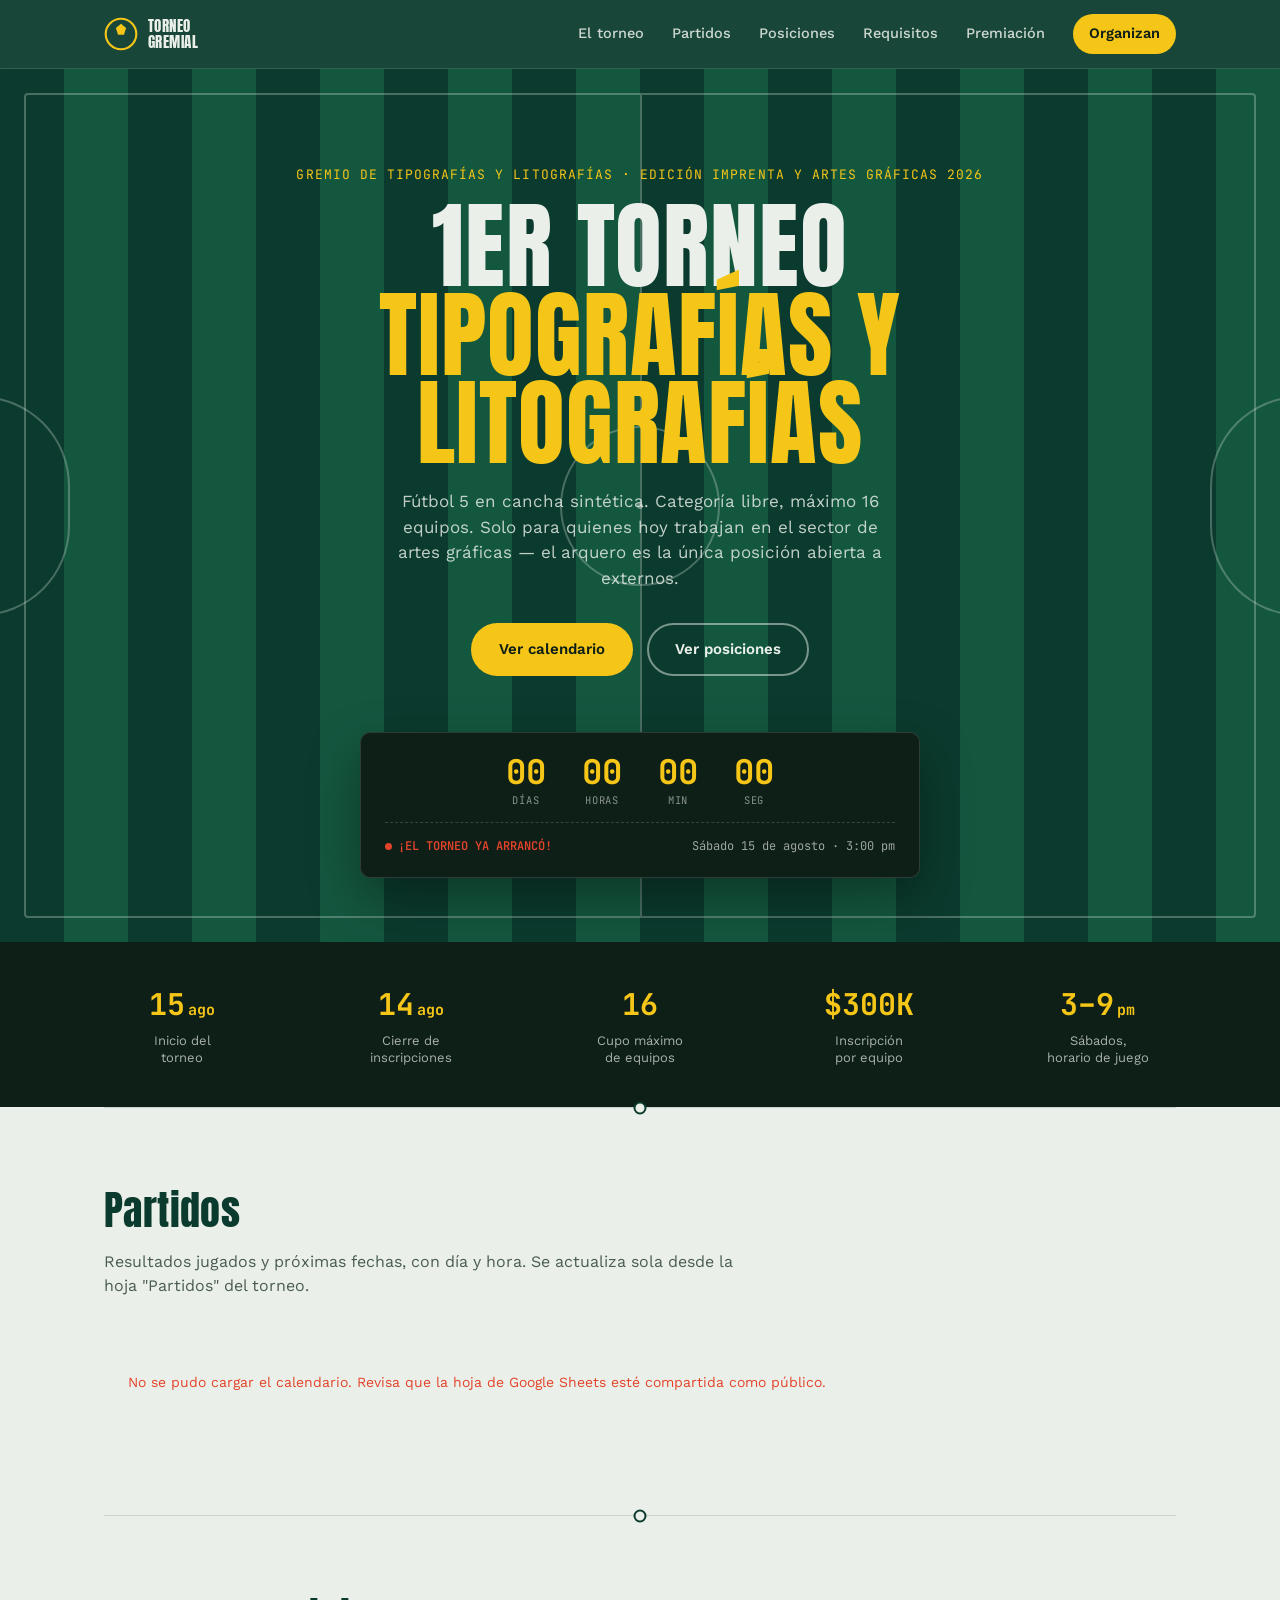
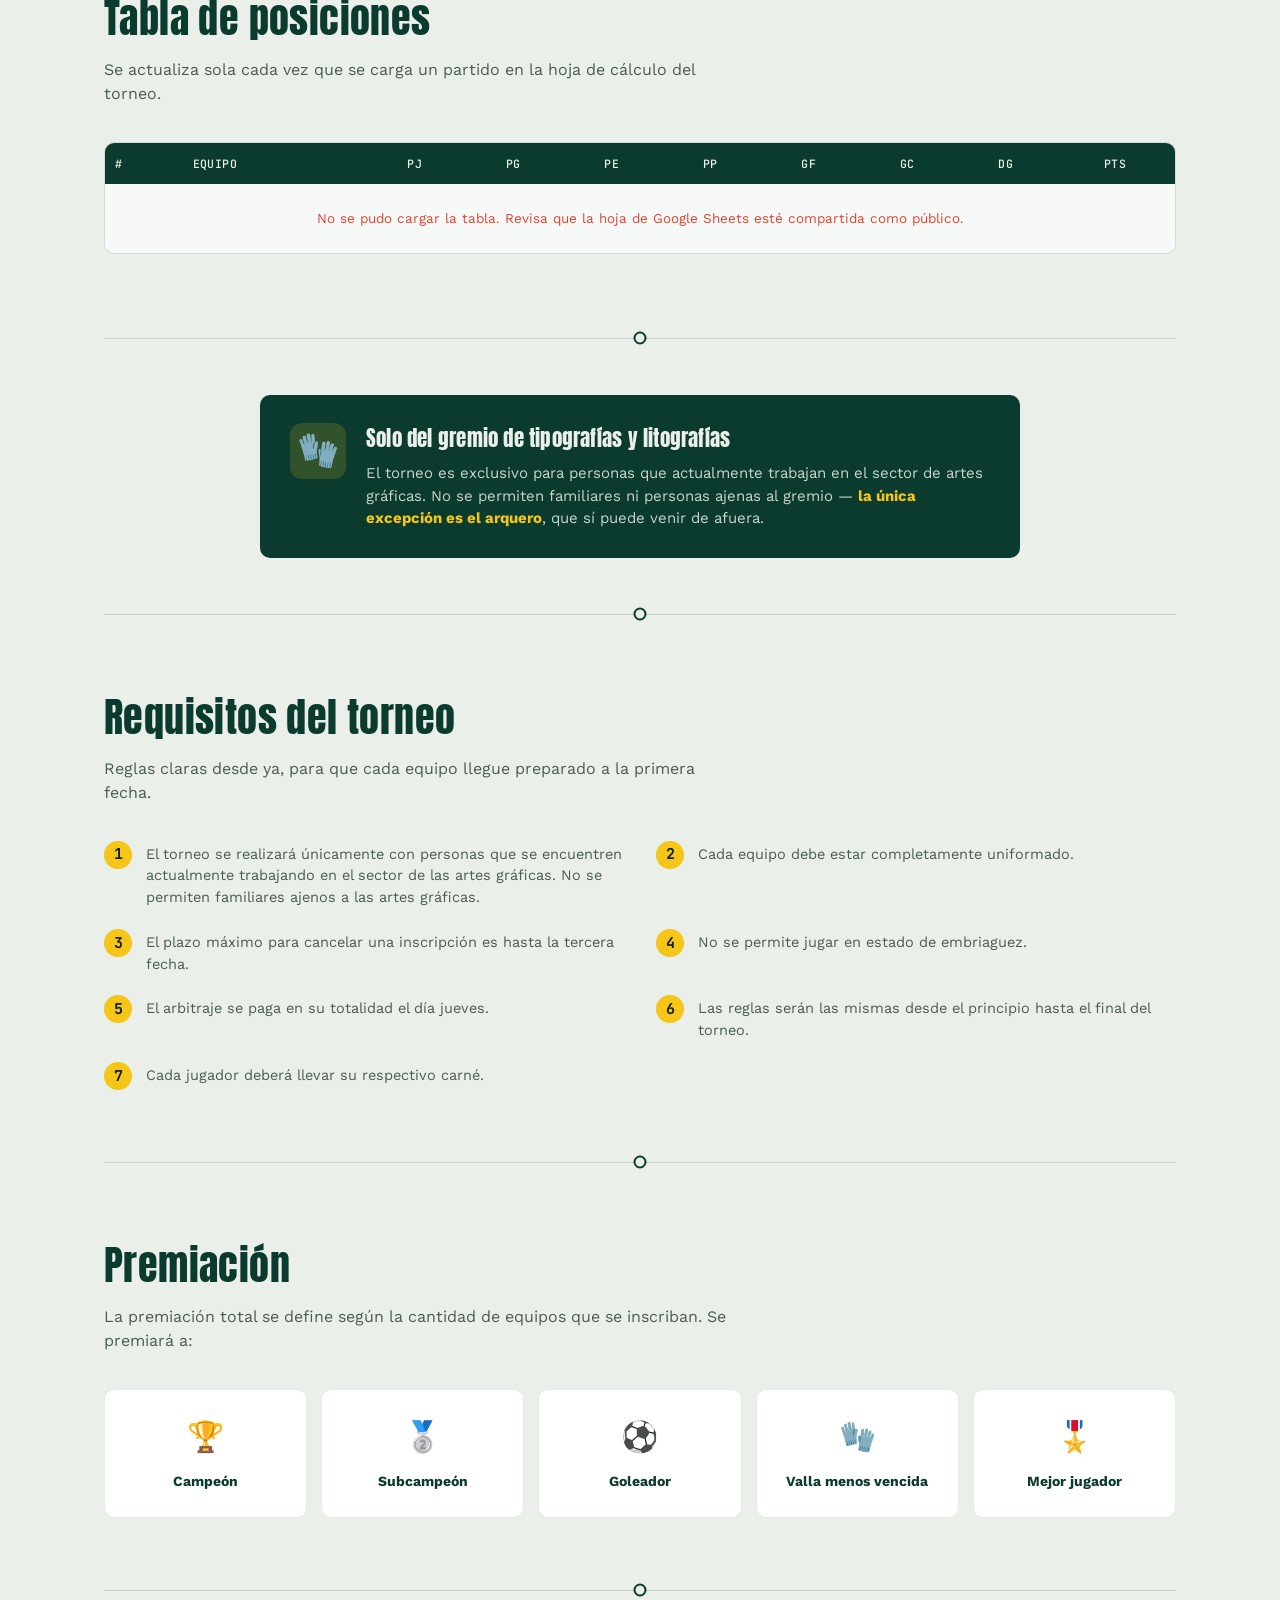
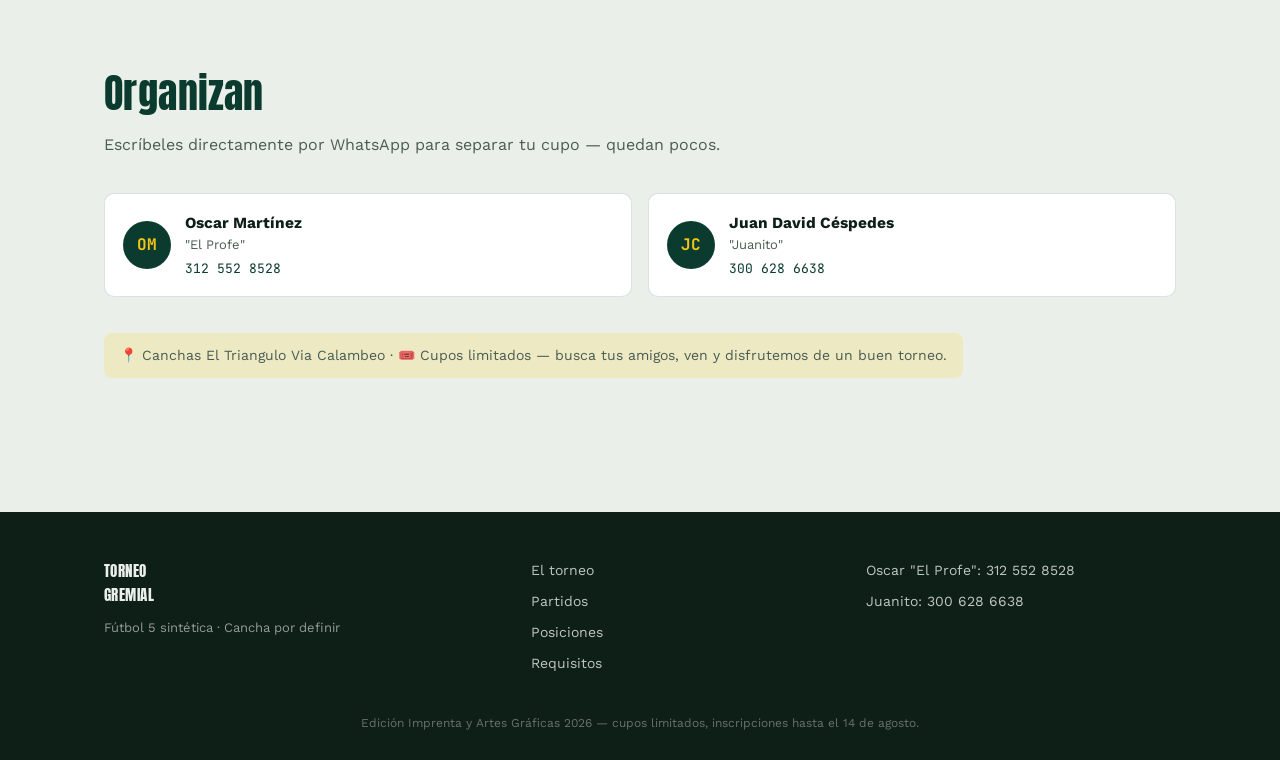
==== index.html @ 38140a29 "Update index.html" ====
<!doctype html>
<html lang="es">
  <head>
    <meta charset="UTF-8" />
    <meta name="viewport" content="width=device-width, initial-scale=1.0" />
    <title>1er Torneo de Tipografías y Litografías · Fútbol 5</title>
    <link rel="preconnect" href="https://fonts.googleapis.com" />
    <link rel="preconnect" href="https://fonts.gstatic.com" crossorigin />
    <link
      href="https://fonts.googleapis.com/css2?family=Anton&family=JetBrains+Mono:wght@400;500;700&family=Work+Sans:wght@400;500;600;700&display=swap"
      rel="stylesheet"
    />
    <link rel="stylesheet" href="styles.css" />
  </head>
  <body>
    <!-- ===== HEADER ===== -->
    <header class="site-header" id="top">
      <div class="header-inner">
        <a href="#top" class="brand">
          <span class="brand-mark" aria-hidden="true">
            <svg viewBox="0 0 40 40" width="34" height="34">
              <circle
                cx="20"
                cy="20"
                r="18"
                fill="none"
                stroke="currentColor"
                stroke-width="2.5"
              />
              <path
                d="M20 8 L26 13 L23.5 21 L16.5 21 L14 13 Z"
                fill="currentColor"
              />
            </svg>
          </span>
          <span class="brand-text">TORNEO<br />GREMIAL</span>
        </a>

        <nav class="main-nav" id="main-nav">
          <a href="#torneo">El torneo</a>
          <a href="#partidos">Partidos</a>
          <a href="#posiciones">Posiciones</a>
          <a href="#requisitos">Requisitos</a>
          <a href="#premiacion">Premiación</a>
          <a href="#organizan" class="nav-cta">Organizan</a>
        </nav>

        <button
          class="nav-toggle"
          id="nav-toggle"
          aria-label="Abrir menú"
          aria-expanded="false"
          aria-controls="main-nav"
        >
          <span></span><span></span><span></span>
        </button>
      </div>
    </header>

    <!-- ===== HERO ===== -->
    <section class="hero" id="torneo">
      <div class="pitch" aria-hidden="true">
        <div class="pitch-halfline"></div>
        <div class="pitch-circle"></div>
        <div class="pitch-spot"></div>
        <div class="pitch-arc pitch-arc--left"></div>
        <div class="pitch-arc pitch-arc--right"></div>
      </div>

      <div class="hero-content">
        <p class="eyebrow">
          Gremio de Tipografías y Litografías · Edición Imprenta y Artes
          Gráficas 2026
        </p>
        <h1 class="hero-title">
          1ER TORNEO<br /><span>TIPOGRAFÍAS Y LITOGRAFÍAS</span>
        </h1>
        <p class="hero-sub">
          Fútbol 5 en cancha sintética. Categoría libre, máximo 16 equipos. Solo
          para quienes hoy trabajan en el sector de artes gráficas — el arquero
          es la única posición abierta a externos.
        </p>

        <div class="hero-actions">
          <a href="#partidos" class="btn btn--primary">Ver calendario</a>
          <a href="#posiciones" class="btn btn--ghost">Ver posiciones</a>
        </div>
      </div>

      <div class="scoreboard" id="scoreboard">
        <div class="countdown" id="countdown" data-target="2026-08-15T15:00:00">
          <div class="countdown-unit">
            <span class="countdown-num" id="cd-days">00</span>
            <span class="countdown-label">Días</span>
          </div>
          <div class="countdown-unit">
            <span class="countdown-num" id="cd-hours">00</span>
            <span class="countdown-label">Horas</span>
          </div>
          <div class="countdown-unit">
            <span class="countdown-num" id="cd-mins">00</span>
            <span class="countdown-label">Min</span>
          </div>
          <div class="countdown-unit">
            <span class="countdown-num" id="cd-secs">00</span>
            <span class="countdown-label">Seg</span>
          </div>
        </div>
        <div class="scoreboard-row scoreboard-row--meta">
          <span class="scoreboard-status" id="countdown-status">
            <span class="live-dot" aria-hidden="true"></span> FALTA PARA EL
            SILBATAZO
          </span>
          <span class="scoreboard-label">Sábado 15 de agosto · 3:00 pm</span>
        </div>
      </div>
    </section>

    <!-- ===== DATOS RÁPIDOS ===== -->
    <section class="facts">
      <div class="facts-grid">
        <div class="fact">
          <span class="fact-num">15<span class="fact-unit">ago</span></span>
          <span class="fact-label">Inicio del<br />torneo</span>
        </div>
        <div class="fact">
          <span class="fact-num">14<span class="fact-unit">ago</span></span>
          <span class="fact-label">Cierre de<br />inscripciones</span>
        </div>
        <div class="fact">
          <span class="fact-num">16</span>
          <span class="fact-label">Cupo máximo<br />de equipos</span>
        </div>
        <div class="fact">
          <span class="fact-num">$300K</span>
          <span class="fact-label">Inscripción<br />por equipo</span>
        </div>
        <div class="fact">
          <span class="fact-num">3–9<span class="fact-unit">pm</span></span>
          <span class="fact-label">Sábados,<br />horario de juego</span>
        </div>
      </div>
    </section>

    <div class="halfline-divider" aria-hidden="true"><span></span></div>

    <!-- ===== PARTIDOS (en vivo desde Google Sheets) ===== -->
    <section class="section" id="partidos">
      <div class="section-head">
        <h2>Partidos</h2>
        <p>
          Resultados jugados y próximas fechas, con día y hora. Se actualiza
          sola desde la hoja "Partidos" del torneo.
        </p>
      </div>

      <div class="match-list" id="match-list">
        <p class="standings-loading">Cargando partidos…</p>
      </div>

      <p class="standings-meta" id="matches-meta"></p>
    </section>

    <div class="halfline-divider" aria-hidden="true"><span></span></div>

    <!-- ===== POSICIONES (en vivo desde Google Sheets) ===== -->
    <section class="section" id="posiciones">
      <div class="section-head">
        <h2>Tabla de posiciones</h2>
        <p>
          Se actualiza sola cada vez que se carga un partido en la hoja de
          cálculo del torneo.
        </p>
      </div>

      <div class="table-wrap">
        <table class="standings" id="standings-table">
          <thead>
            <tr>
              <th class="al">#</th>
              <th class="al">Equipo</th>
              <th>PJ</th>
              <th>PG</th>
              <th>PE</th>
              <th>PP</th>
              <th>GF</th>
              <th>GC</th>
              <th>DG</th>
              <th>PTS</th>
            </tr>
          </thead>
          <tbody id="standings-body">
            <tr>
              <td colspan="10" class="standings-loading">
                Cargando posiciones…
              </td>
            </tr>
          </tbody>
        </table>
      </div>

      <p class="standings-meta" id="standings-meta"></p>
    </section>

    <div class="halfline-divider" aria-hidden="true"><span></span></div>

    <!-- ===== SOLO DEL GREMIO ===== -->
    <section class="section section--gremio">
      <div class="gremio-card">
        <div class="gremio-icon" aria-hidden="true">🧤</div>
        <div class="gremio-text">
          <h2>Solo del gremio de tipografías y litografías</h2>
          <p>
            El torneo es exclusivo para personas que actualmente trabajan en el
            sector de artes gráficas. No se permiten familiares ni personas
            ajenas al gremio —
            <strong>la única excepción es el arquero</strong>, que sí puede
            venir de afuera.
          </p>
        </div>
      </div>
    </section>

    <div class="halfline-divider" aria-hidden="true"><span></span></div>

    <!-- ===== REQUISITOS ===== -->
    <section class="section" id="requisitos">
      <div class="section-head">
        <h2>Requisitos del torneo</h2>
        <p>
          Reglas claras desde ya, para que cada equipo llegue preparado a la
          primera fecha.
        </p>
      </div>

      <ol class="rules-list">
        <li>
          <span class="rules-num">1</span>
          <p>
            El torneo se realizará únicamente con personas que se encuentren
            actualmente trabajando en el sector de las artes gráficas. No se
            permiten familiares ajenos a las artes gráficas.
          </p>
        </li>
        <li>
          <span class="rules-num">2</span>
          <p>Cada equipo debe estar completamente uniformado.</p>
        </li>
        <li>
          <span class="rules-num">3</span>
          <p>
            El plazo máximo para cancelar una inscripción es hasta la tercera
            fecha.
          </p>
        </li>
        <li>
          <span class="rules-num">4</span>
          <p>No se permite jugar en estado de embriaguez.</p>
        </li>
        <li>
          <span class="rules-num">5</span>
          <p>
            El arbitraje se paga en su totalidad el día jueves.
          </p>
        </li>
        <li>
          <span class="rules-num">6</span>
          <p>
            Las reglas serán las mismas desde el principio hasta el final del
            torneo.
          </p>
        </li>
        <li>
          <span class="rules-num">7</span>
          <p>Cada jugador deberá llevar su respectivo carné.</p>
        </li>
      </ol>
    </section>

    <div class="halfline-divider" aria-hidden="true"><span></span></div>

    <!-- ===== PREMIACIÓN ===== -->
    <section class="section" id="premiacion">
      <div class="section-head">
        <h2>Premiación</h2>
        <p>
          La premiación total se define según la cantidad de equipos que se
          inscriban. Se premiará a:
        </p>
      </div>

      <div class="awards-grid">
        <div class="award-card">
          <span class="award-icon" aria-hidden="true">🏆</span>
          <span class="award-name">Campeón</span>
        </div>
        <div class="award-card">
          <span class="award-icon" aria-hidden="true">🥈</span>
          <span class="award-name">Subcampeón</span>
        </div>
        <div class="award-card">
          <span class="award-icon" aria-hidden="true">⚽</span>
          <span class="award-name">Goleador</span>
        </div>
        <div class="award-card">
          <span class="award-icon" aria-hidden="true">🧤</span>
          <span class="award-name">Valla menos vencida</span>
        </div>
        <div class="award-card">
          <span class="award-icon" aria-hidden="true">🎖️</span>
          <span class="award-name">Mejor jugador</span>
        </div>
      </div>
    </section>

    <div class="halfline-divider" aria-hidden="true"><span></span></div>

    <!-- ===== ORGANIZAN ===== -->
    <section class="section" id="organizan">
      <div class="section-head">
        <h2>Organizan</h2>
        <p>
          Escríbeles directamente por WhatsApp para separar tu cupo — quedan
          pocos.
        </p>
      </div>

      <div class="organizers-grid">
        <a
          class="organizer-card"
          href="https://wa.me/573125528528"
          target="_blank"
          rel="noopener"
        >
          <span class="organizer-avatar" aria-hidden="true">OM</span>
          <span class="organizer-info">
            <strong>Oscar Martínez</strong>
            <em>"El Profe"</em>
            <span class="organizer-phone">312 552 8528</span>
          </span>
        </a>
        <a
          class="organizer-card"
          href="https://wa.me/573006286638"
          target="_blank"
          rel="noopener"
        >
          <span class="organizer-avatar" aria-hidden="true">JC</span>
          <span class="organizer-info">
            <strong>Juan David Céspedes</strong>
            <em>"Juanito"</em>
            <span class="organizer-phone">300 628 6638</span>
          </span>
        </a>
      </div>

      <p class="cupos-nota">
        📍 Canchas El Triangulo Via Calambeo · 🎟️ Cupos limitados — busca tus
        amigos, ven y disfrutemos de un buen torneo.
      </p>
    </section>

    <!-- ===== FOOTER ===== -->
    <footer class="site-footer">
      <div class="footer-inner">
        <div class="footer-brand">
          <span class="brand-text">TORNEO<br />GREMIAL</span>
          <p>Fútbol 5 sintética · Cancha por definir</p>
        </div>
        <div class="footer-links">
          <a href="#torneo">El torneo</a>
          <a href="#partidos">Partidos</a>
          <a href="#posiciones">Posiciones</a>
          <a href="#requisitos">Requisitos</a>
        </div>
        <div class="footer-contact">
          <a href="https://wa.me/573125528528" target="_blank" rel="noopener"
            >Oscar "El Profe": 312 552 8528</a
          >
          <a href="https://wa.me/573006286638" target="_blank" rel="noopener"
            >Juanito: 300 628 6638</a
          >
        </div>
      </div>
      <p class="footer-fine">
        Edición Imprenta y Artes Gráficas 2026 — cupos limitados, inscripciones
        hasta el 14 de agosto.
      </p>
    </footer>

    <script src="script.js"></script>
  </body>
</html>
---- styles.css ----
/* =========================================================
   COPA NOCTURNA — Torneo de Microfútbol
   Tokens: cancha nocturna + reflectores + marcador de ajedrez
   ========================================================= */

:root {
  --cancha-dark: #0b3b2e;
  --cancha-mid: #14573f;
  --floodlight: #f5c518;
  --chalk: #eaf0e9;
  --card-red: #e4432b;
  --ink: #0e1f17;
  --ink-soft: #4a5c52;
  --line: rgba(234, 240, 233, 0.14);

  --font-display: "Anton", sans-serif;
  --font-body: "Work Sans", system-ui, sans-serif;
  --font-mono: "JetBrains Mono", monospace;

  --radius: 10px;
  --container: 1120px;
}

/* ---------- Reset ---------- */
* {
  box-sizing: border-box;
}
html {
  scroll-behavior: smooth;
}
body {
  margin: 0;
  background: var(--chalk);
  color: var(--ink);
  font-family: var(--font-body);
  line-height: 1.5;
  -webkit-font-smoothing: antialiased;
}
img {
  max-width: 100%;
  display: block;
}
a {
  color: inherit;
  text-decoration: none;
}
button {
  font-family: inherit;
  cursor: pointer;
}
h1,
h2,
h3 {
  margin: 0;
  font-family: var(--font-display);
  font-weight: 400;
  letter-spacing: 0.01em;
}

@media (prefers-reduced-motion: reduce) {
  *,
  *::before,
  *::after {
    animation-duration: 0.001ms !important;
    transition-duration: 0.001ms !important;
  }
  html {
    scroll-behavior: auto;
  }
}

:focus-visible {
  outline: 3px solid var(--floodlight);
  outline-offset: 2px;
}

/* ---------- Layout helpers ---------- */
.section {
  max-width: var(--container);
  margin: 0 auto;
  padding: 72px 24px;
}
.section-head {
  max-width: 640px;
  margin-bottom: 36px;
}
.section-head h2 {
  font-size: clamp(28px, 4vw, 40px);
  color: var(--cancha-dark);
}
.section-head p {
  margin: 10px 0 0;
  color: var(--ink-soft);
  font-size: 16px;
}

.al {
  text-align: left !important;
}

/* ---------- Header ---------- */
.site-header {
  position: sticky;
  top: 0;
  z-index: 50;
  background: rgba(11, 59, 46, 0.94);
  backdrop-filter: blur(6px);
  border-bottom: 1px solid var(--line);
}
.header-inner {
  max-width: var(--container);
  margin: 0 auto;
  padding: 14px 24px;
  display: flex;
  align-items: center;
  justify-content: space-between;
  gap: 16px;
}
.brand {
  display: flex;
  align-items: center;
  gap: 10px;
  color: var(--chalk);
}
.brand-mark {
  color: var(--floodlight);
  display: flex;
}
.brand-text {
  font-family: var(--font-display);
  font-size: 15px;
  line-height: 1.05;
  letter-spacing: 0.03em;
}
.main-nav {
  display: flex;
  align-items: center;
  gap: 28px;
  font-size: 14.5px;
  font-weight: 500;
}
.main-nav a {
  color: var(--chalk);
  opacity: 0.85;
  transition: opacity 0.15s ease;
}
.main-nav a:hover {
  opacity: 1;
}
.main-nav .nav-cta {
  background: var(--floodlight);
  color: var(--ink);
  padding: 9px 16px;
  border-radius: 999px;
  opacity: 1;
  font-weight: 600;
}
.main-nav .nav-cta:hover {
  filter: brightness(1.06);
}

.nav-toggle {
  display: none;
  flex-direction: column;
  justify-content: center;
  gap: 5px;
  width: 34px;
  height: 34px;
  background: none;
  border: none;
}
.nav-toggle span {
  display: block;
  height: 2px;
  background: var(--chalk);
  border-radius: 2px;
}

@media (max-width: 860px) {
  .main-nav {
    position: absolute;
    top: 100%;
    left: 0;
    right: 0;
    flex-direction: column;
    align-items: flex-start;
    gap: 4px;
    background: var(--cancha-dark);
    padding: 8px 24px 20px;
    border-bottom: 1px solid var(--line);
    display: none;
  }
  .main-nav.is-open {
    display: flex;
  }
  .main-nav a {
    width: 100%;
    padding: 10px 0;
  }
  .main-nav .nav-cta {
    margin-top: 8px;
    text-align: center;
  }
  .nav-toggle {
    display: flex;
  }
}

/* ---------- Hero: cancha vista aérea ---------- */
.hero {
  position: relative;
  overflow: hidden;
  background: repeating-linear-gradient(
    90deg,
    var(--cancha-dark) 0px,
    var(--cancha-dark) 64px,
    var(--cancha-mid) 64px,
    var(--cancha-mid) 128px
  );
  padding: 96px 24px 64px;
  color: var(--chalk);
}
.pitch {
  position: absolute;
  inset: 24px;
  border: 2px solid rgba(234, 240, 233, 0.28);
  border-radius: 4px;
  pointer-events: none;
}
.pitch-halfline {
  position: absolute;
  top: 0;
  bottom: 0;
  left: 50%;
  width: 2px;
  background: rgba(234, 240, 233, 0.28);
}
.pitch-circle {
  position: absolute;
  top: 50%;
  left: 50%;
  width: 160px;
  height: 160px;
  border: 2px solid rgba(234, 240, 233, 0.28);
  border-radius: 50%;
  transform: translate(-50%, -50%);
}
.pitch-spot {
  position: absolute;
  top: 50%;
  left: 50%;
  width: 6px;
  height: 6px;
  background: rgba(234, 240, 233, 0.4);
  border-radius: 50%;
  transform: translate(-50%, -50%);
}
.pitch-arc {
  position: absolute;
  top: 50%;
  width: 90px;
  height: 220px;
  border: 2px solid rgba(234, 240, 233, 0.28);
  transform: translateY(-50%);
}
.pitch-arc--left {
  left: -46px;
  border-radius: 0 110px 110px 0;
  border-left: none;
}
.pitch-arc--right {
  right: -46px;
  border-radius: 110px 0 0 110px;
  border-right: none;
}

.hero-content {
  position: relative;
  max-width: 720px;
  margin: 0 auto;
  text-align: center;
}
.eyebrow {
  font-family: var(--font-mono);
  font-size: 13px;
  letter-spacing: 0.08em;
  text-transform: uppercase;
  color: var(--floodlight);
  margin: 0 0 18px;
}
.hero-title {
  font-size: clamp(48px, 10vw, 96px);
  line-height: 0.92;
  margin: 0;
}
.hero-title span {
  color: var(--floodlight);
}
.hero-sub {
  margin: 22px auto 0;
  max-width: 520px;
  font-size: 17px;
  color: rgba(234, 240, 233, 0.82);
}
.hero-actions {
  margin-top: 32px;
  display: flex;
  justify-content: center;
  gap: 14px;
  flex-wrap: wrap;
}

.btn {
  display: inline-flex;
  align-items: center;
  justify-content: center;
  padding: 13px 26px;
  border-radius: 999px;
  font-weight: 600;
  font-size: 15px;
  border: 2px solid transparent;
  transition:
    transform 0.15s ease,
    filter 0.15s ease,
    background 0.15s ease;
}
.btn:hover {
  transform: translateY(-1px);
}
.btn--primary {
  background: var(--floodlight);
  color: var(--ink);
}
.btn--primary:hover {
  filter: brightness(1.06);
}
.btn--ghost {
  border-color: rgba(234, 240, 233, 0.5);
  color: var(--chalk);
}
.btn--ghost:hover {
  background: rgba(234, 240, 233, 0.08);
}
.btn--full {
  width: 100%;
}

/* ---------- Scoreboard (elemento firma) ---------- */
.scoreboard {
  position: relative;
  max-width: 560px;
  margin: 56px auto 0;
  background: var(--ink);
  border: 1px solid rgba(234, 240, 233, 0.14);
  border-radius: var(--radius);
  padding: 22px 24px;
  box-shadow: 0 20px 50px rgba(0, 0, 0, 0.35);
}
.countdown {
  display: flex;
  justify-content: center;
  gap: 22px;
}
.countdown-unit {
  display: flex;
  flex-direction: column;
  align-items: center;
  gap: 4px;
  min-width: 54px;
}
.countdown-num {
  font-family: var(--font-mono);
  font-weight: 700;
  font-size: 34px;
  color: var(--floodlight);
  line-height: 1;
  font-variant-numeric: tabular-nums;
}
.countdown-label {
  font-family: var(--font-mono);
  font-size: 10.5px;
  letter-spacing: 0.08em;
  text-transform: uppercase;
  color: rgba(234, 240, 233, 0.55);
}
.scoreboard-row--meta {
  display: flex;
  align-items: center;
  margin-top: 14px;
  padding-top: 14px;
  border-top: 1px dashed rgba(234, 240, 233, 0.18);
  font-family: var(--font-mono);
  font-size: 12px;
  color: rgba(234, 240, 233, 0.65);
  justify-content: space-between;
  flex-wrap: wrap;
  gap: 8px;
}
.scoreboard-status {
  display: flex;
  align-items: center;
  gap: 6px;
  color: var(--card-red);
  font-weight: 600;
}
.live-dot {
  width: 7px;
  height: 7px;
  border-radius: 50%;
  background: var(--card-red);
  animation: pulse 1.4s ease-in-out infinite;
}
@keyframes pulse {
  0%,
  100% {
    opacity: 1;
    transform: scale(1);
  }
  50% {
    opacity: 0.4;
    transform: scale(0.8);
  }
}
.scoreboard-clock {
  color: var(--floodlight);
  font-size: 14px;
}

/* ---------- Datos rápidos ---------- */
.facts {
  background: var(--ink);
  color: var(--chalk);
  padding: 40px 24px;
}
.facts-grid {
  max-width: var(--container);
  margin: 0 auto;
  display: grid;
  grid-template-columns: repeat(5, 1fr);
  gap: 24px;
  text-align: center;
}
.fact-num {
  display: block;
  font-family: var(--font-mono);
  font-weight: 700;
  font-size: 30px;
  color: var(--floodlight);
}
.fact-unit {
  font-size: 15px;
  margin-left: 3px;
}
.fact-label {
  display: block;
  margin-top: 6px;
  font-size: 13px;
  color: rgba(234, 240, 233, 0.7);
  line-height: 1.3;
}
@media (max-width: 720px) {
  .facts-grid {
    grid-template-columns: repeat(2, 1fr);
  }
}

/* ---------- Divisor "media cancha" ---------- */
.halfline-divider {
  max-width: var(--container);
  margin: 0 auto;
  padding: 0 24px;
  display: flex;
  align-items: center;
}
.halfline-divider span {
  flex: 1;
  height: 1px;
  background: rgba(11, 59, 46, 0.15);
  position: relative;
}
.halfline-divider span::before {
  content: "";
  position: absolute;
  left: 50%;
  top: 50%;
  width: 9px;
  height: 9px;
  border: 2px solid var(--cancha-dark);
  border-radius: 50%;
  transform: translate(-50%, -50%);
  background: var(--chalk);
}

/* ---------- Partidos (fixture) ---------- */
.match-list {
  display: flex;
  flex-direction: column;
  gap: 10px;
}
.match-row {
  display: grid;
  grid-template-columns: 130px 1fr 110px;
  align-items: center;
  gap: 16px;
  background: #fff;
  border: 1px solid rgba(11, 59, 46, 0.1);
  border-radius: var(--radius);
  padding: 14px 18px;
}
.match-row--proximo {
  border-style: dashed;
  border-color: rgba(11, 59, 46, 0.25);
}
.match-when {
  display: flex;
  flex-direction: column;
  gap: 2px;
  font-family: var(--font-mono);
}
.match-date {
  font-size: 12.5px;
  font-weight: 700;
  color: var(--cancha-dark);
  text-transform: capitalize;
}
.match-hour {
  font-size: 11.5px;
  color: var(--ink-soft);
}
.match-jornada {
  font-size: 10.5px;
  color: var(--ink-soft);
  opacity: 0.7;
}
.match-teams {
  display: flex;
  align-items: center;
  justify-content: center;
  gap: 10px;
  font-size: 14.5px;
  text-align: right;
}
.match-team {
  flex: 1;
}
.match-team--local {
  text-align: right;
}
.match-team--visitante {
  text-align: left;
}
.match-score {
  font-family: var(--font-mono);
  font-weight: 700;
  font-size: 17px;
  color: var(--cancha-dark);
  background: rgba(11, 59, 46, 0.06);
  padding: 4px 12px;
  border-radius: 6px;
  min-width: 54px;
  text-align: center;
}
.match-status {
  font-family: var(--font-mono);
  font-size: 12px;
  font-weight: 700;
  text-align: center;
  padding: 6px 10px;
  border-radius: 999px;
  justify-self: end;
}
.match-status--jugado {
  background: rgba(11, 59, 46, 0.08);
  color: var(--cancha-dark);
}
.match-status--proximo {
  background: rgba(245, 197, 24, 0.22);
  color: #7a5b00;
}
@media (max-width: 700px) {
  .match-row {
    grid-template-columns: 1fr;
    text-align: left;
    gap: 8px;
  }
  .match-teams {
    justify-content: flex-start;
    text-align: left;
  }
  .match-team--local,
  .match-team--visitante {
    text-align: left;
  }
  .match-status {
    justify-self: start;
  }
}

/* ---------- Tabla de posiciones ---------- */
.table-wrap {
  overflow-x: auto;
  border-radius: var(--radius);
  border: 1px solid rgba(11, 59, 46, 0.1);
}
.standings {
  width: 100%;
  border-collapse: collapse;
  background: #fff;
  min-width: 560px;
}
.standings th,
.standings td {
  padding: 12px 10px;
  text-align: center;
  font-size: 13.5px;
}
.standings thead th {
  background: var(--cancha-dark);
  color: var(--chalk);
  font-family: var(--font-mono);
  font-weight: 500;
  font-size: 11.5px;
  letter-spacing: 0.04em;
  text-transform: uppercase;
}
.standings tbody tr:nth-child(odd) {
  background: rgba(11, 59, 46, 0.03);
}
.standings tbody tr:first-child td.al:nth-child(2)::after {
  content: "";
  display: inline-block;
  width: 6px;
  height: 6px;
  border-radius: 50%;
  background: var(--floodlight);
  margin-left: 8px;
}
.standings td.pts {
  font-family: var(--font-mono);
  font-weight: 700;
  color: var(--cancha-dark);
}
.standings-loading,
.standings-error {
  padding: 24px !important;
  color: var(--ink-soft);
  font-size: 14px;
}
.standings-error {
  color: var(--card-red);
}
.standings-meta {
  margin: 12px 2px 0;
  font-size: 12.5px;
  color: var(--ink-soft);
  font-family: var(--font-mono);
}

/* ---------- Solo del gremio ---------- */
.section--gremio {
  padding-top: 56px;
  padding-bottom: 56px;
}
.gremio-card {
  display: flex;
  align-items: flex-start;
  gap: 20px;
  max-width: 760px;
  margin: 0 auto;
  background: var(--cancha-dark);
  color: var(--chalk);
  border-radius: var(--radius);
  padding: 28px 30px;
}
.gremio-icon {
  font-size: 34px;
  flex-shrink: 0;
  background: rgba(245, 197, 24, 0.16);
  border-radius: 12px;
  width: 56px;
  height: 56px;
  display: flex;
  align-items: center;
  justify-content: center;
}
.gremio-text h2 {
  font-size: 21px;
  margin-bottom: 8px;
}
.gremio-text p {
  margin: 0;
  font-size: 15px;
  color: rgba(234, 240, 233, 0.85);
}
.gremio-text strong {
  color: var(--floodlight);
}

/* ---------- Requisitos ---------- */
.rules-list {
  list-style: none;
  margin: 0;
  padding: 0;
  display: grid;
  grid-template-columns: 1fr 1fr;
  gap: 20px 32px;
}
.rules-list li {
  display: flex;
  gap: 14px;
  align-items: flex-start;
}
.rules-num {
  font-family: var(--font-mono);
  font-weight: 700;
  font-size: 15px;
  color: var(--ink);
  background: var(--floodlight);
  width: 28px;
  height: 28px;
  border-radius: 50%;
  display: flex;
  align-items: center;
  justify-content: center;
  flex-shrink: 0;
}
.rules-list p {
  margin: 0;
  font-size: 14.5px;
  color: var(--ink-soft);
  padding-top: 3px;
}
@media (max-width: 700px) {
  .rules-list {
    grid-template-columns: 1fr;
  }
}

/* ---------- Premiación ---------- */
.awards-grid {
  display: grid;
  grid-template-columns: repeat(auto-fit, minmax(140px, 1fr));
  gap: 14px;
}
.award-card {
  background: #fff;
  border: 1px solid rgba(11, 59, 46, 0.1);
  border-radius: var(--radius);
  padding: 24px 12px;
  text-align: center;
}
.award-icon {
  display: block;
  font-size: 30px;
  margin-bottom: 10px;
}
.award-name {
  font-weight: 700;
  font-size: 14px;
  color: var(--cancha-dark);
}

/* ---------- Organizadores ---------- */
.organizers-grid {
  display: grid;
  grid-template-columns: 1fr 1fr;
  gap: 16px;
  margin-bottom: 22px;
}
.organizer-card {
  display: flex;
  align-items: center;
  gap: 14px;
  background: #fff;
  border: 1.5px solid rgba(11, 59, 46, 0.15);
  border-radius: var(--radius);
  padding: 18px;
  transition:
    border-color 0.15s ease,
    transform 0.15s ease;
}
.organizer-card:hover {
  border-color: var(--cancha-dark);
  transform: translateY(-1px);
}
.organizer-avatar {
  width: 48px;
  height: 48px;
  border-radius: 50%;
  background: var(--cancha-dark);
  color: var(--floodlight);
  font-family: var(--font-mono);
  font-weight: 700;
  display: flex;
  align-items: center;
  justify-content: center;
  flex-shrink: 0;
}
.organizer-info {
  display: flex;
  flex-direction: column;
}
.organizer-info strong {
  font-size: 15.5px;
  color: var(--ink);
}
.organizer-info em {
  font-style: normal;
  font-size: 13px;
  color: var(--ink-soft);
}
.organizer-info .organizer-phone {
  font-family: var(--font-mono);
  font-size: 13px;
  color: var(--cancha-dark);
  margin-top: 4px;
}
.cupos-nota {
  font-size: 14px;
  color: var(--ink-soft);
  background: rgba(245, 197, 24, 0.18);
  border-radius: 8px;
  padding: 12px 16px;
  display: inline-block;
}
@media (max-width: 600px) {
  .organizers-grid {
    grid-template-columns: 1fr;
  }
}
/* ---------- Patrocinadores ---------- */
.sponsors {
  padding: 32px 24px 8px;
  text-align: center;
}
.sponsors-label {
  font-family: var(--font-mono);
  font-size: 12px;
  text-transform: uppercase;
  letter-spacing: 0.08em;
  color: var(--ink-soft);
  margin-bottom: 16px;
}
.sponsors-row {
  display: flex;
  flex-wrap: wrap;
  justify-content: center;
  gap: 28px;
  color: var(--ink-soft);
  font-weight: 600;
  font-size: 14px;
  opacity: 0.75;
}

/* ---------- Footer ---------- */
.site-footer {
  background: var(--ink);
  color: var(--chalk);
  margin-top: 48px;
}
.footer-inner {
  max-width: var(--container);
  margin: 0 auto;
  padding: 48px 24px 24px;
  display: grid;
  grid-template-columns: 1.3fr 1fr 1fr;
  gap: 24px;
}
.footer-brand p {
  margin: 10px 0 0;
  font-size: 13px;
  color: rgba(234, 240, 233, 0.6);
}
.footer-links,
.footer-contact {
  display: flex;
  flex-direction: column;
  gap: 10px;
  font-size: 14px;
}
.footer-links a,
.footer-contact a {
  color: rgba(234, 240, 233, 0.8);
}
.footer-links a:hover,
.footer-contact a:hover {
  color: var(--floodlight);
}
.footer-fine {
  text-align: center;
  font-size: 12px;
  color: rgba(234, 240, 233, 0.4);
  padding: 16px 24px 28px;
  margin: 0;
}
@media (max-width: 640px) {
  .footer-inner {
    grid-template-columns: 1fr;
  }
}
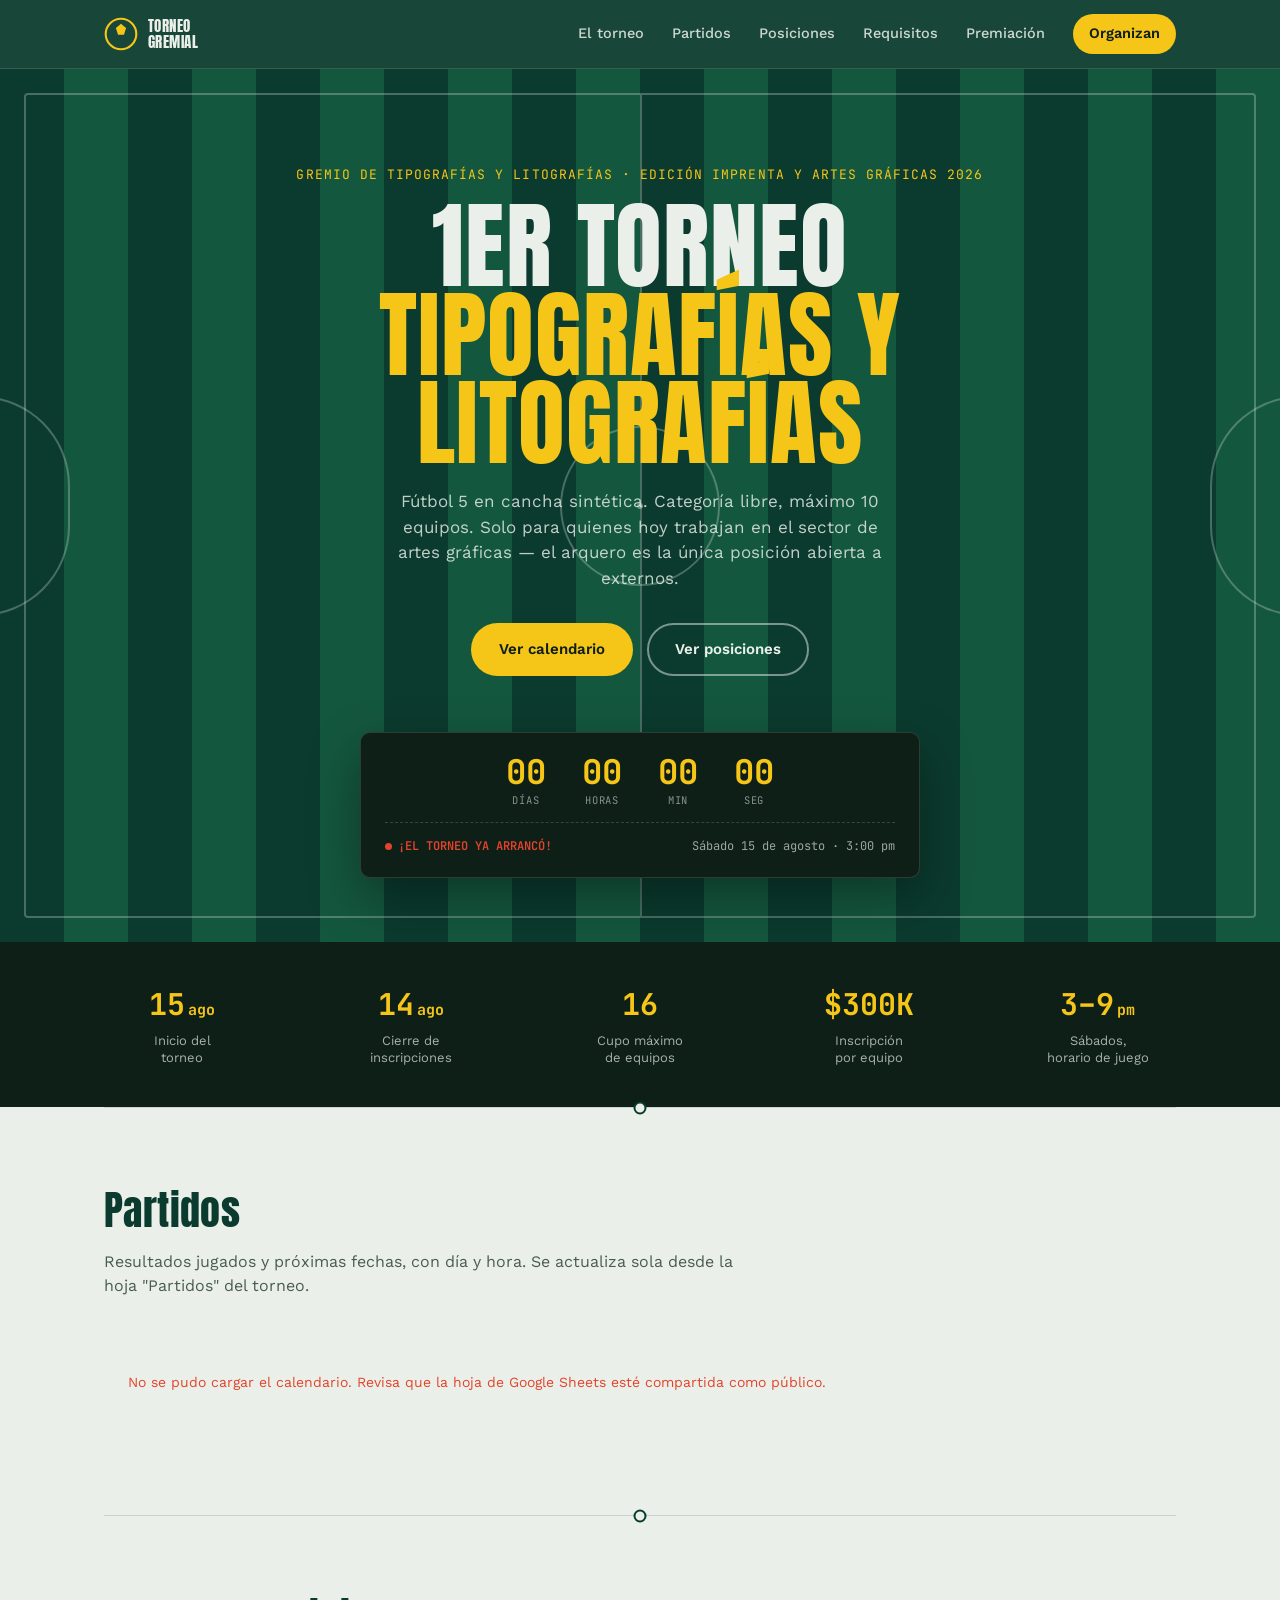
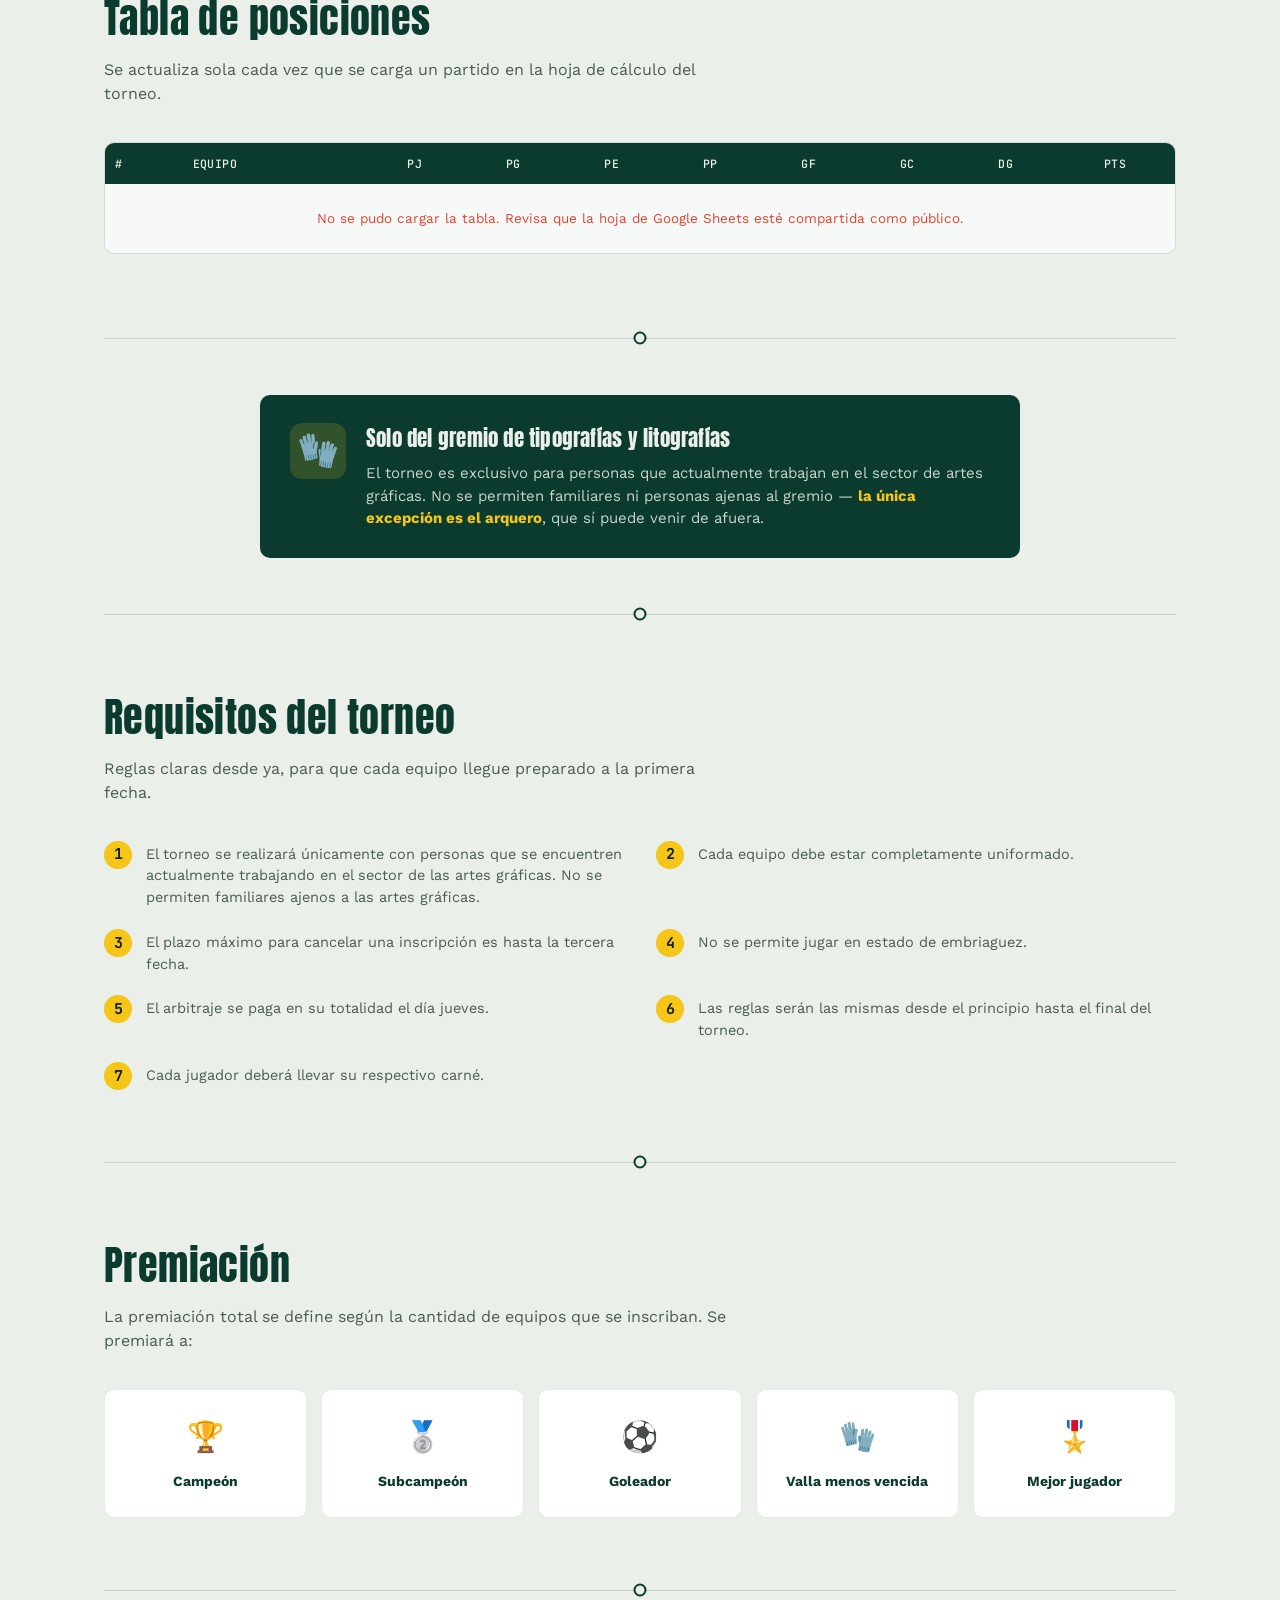
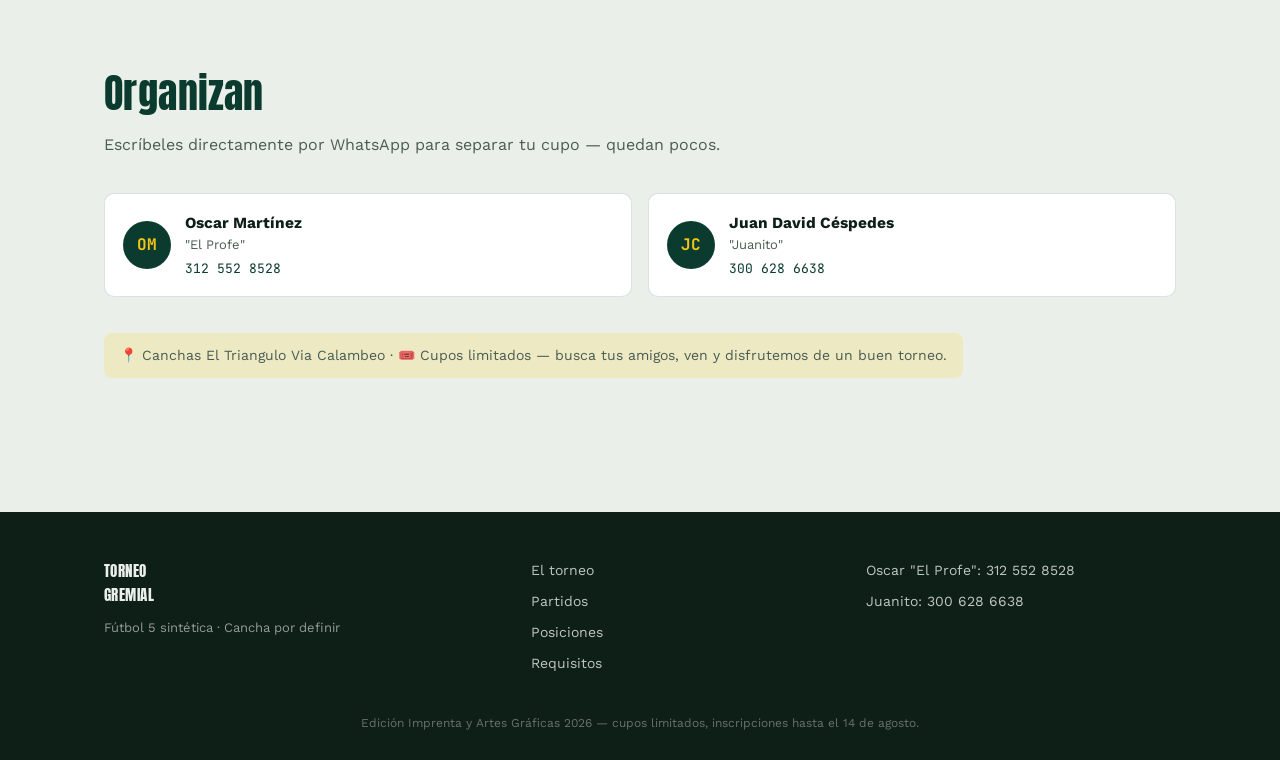
==== commit d3de257b: "Update index.html" ====
--- a/index.html
+++ b/index.html
@@ -76,7 +76,7 @@
           1ER TORNEO<br /><span>TIPOGRAFÍAS Y LITOGRAFÍAS</span>
         </h1>
         <p class="hero-sub">
-          Fútbol 5 en cancha sintética. Categoría libre, máximo 16 equipos. Solo
+          Fútbol 5 en cancha sintética. Categoría libre, máximo 10 equipos. Solo
           para quienes hoy trabajan en el sector de artes gráficas — el arquero
           es la única posición abierta a externos.
         </p>
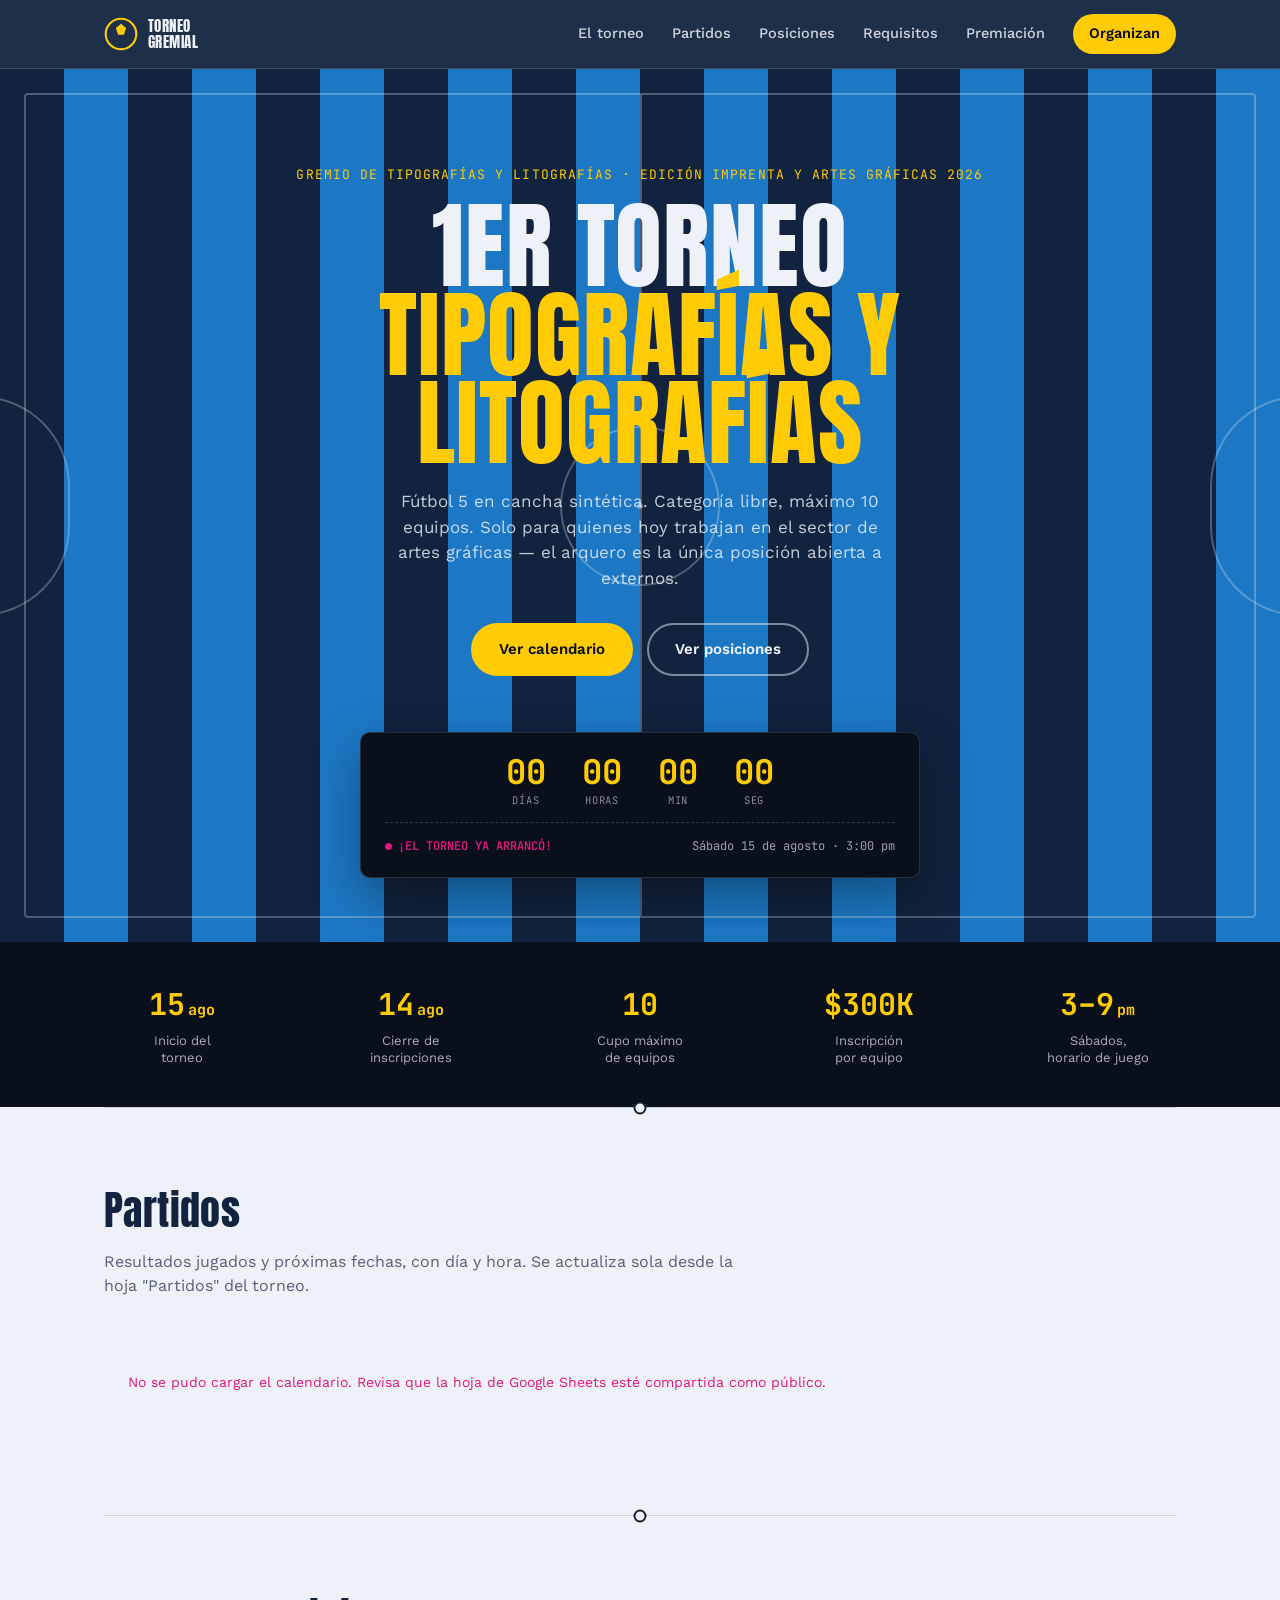
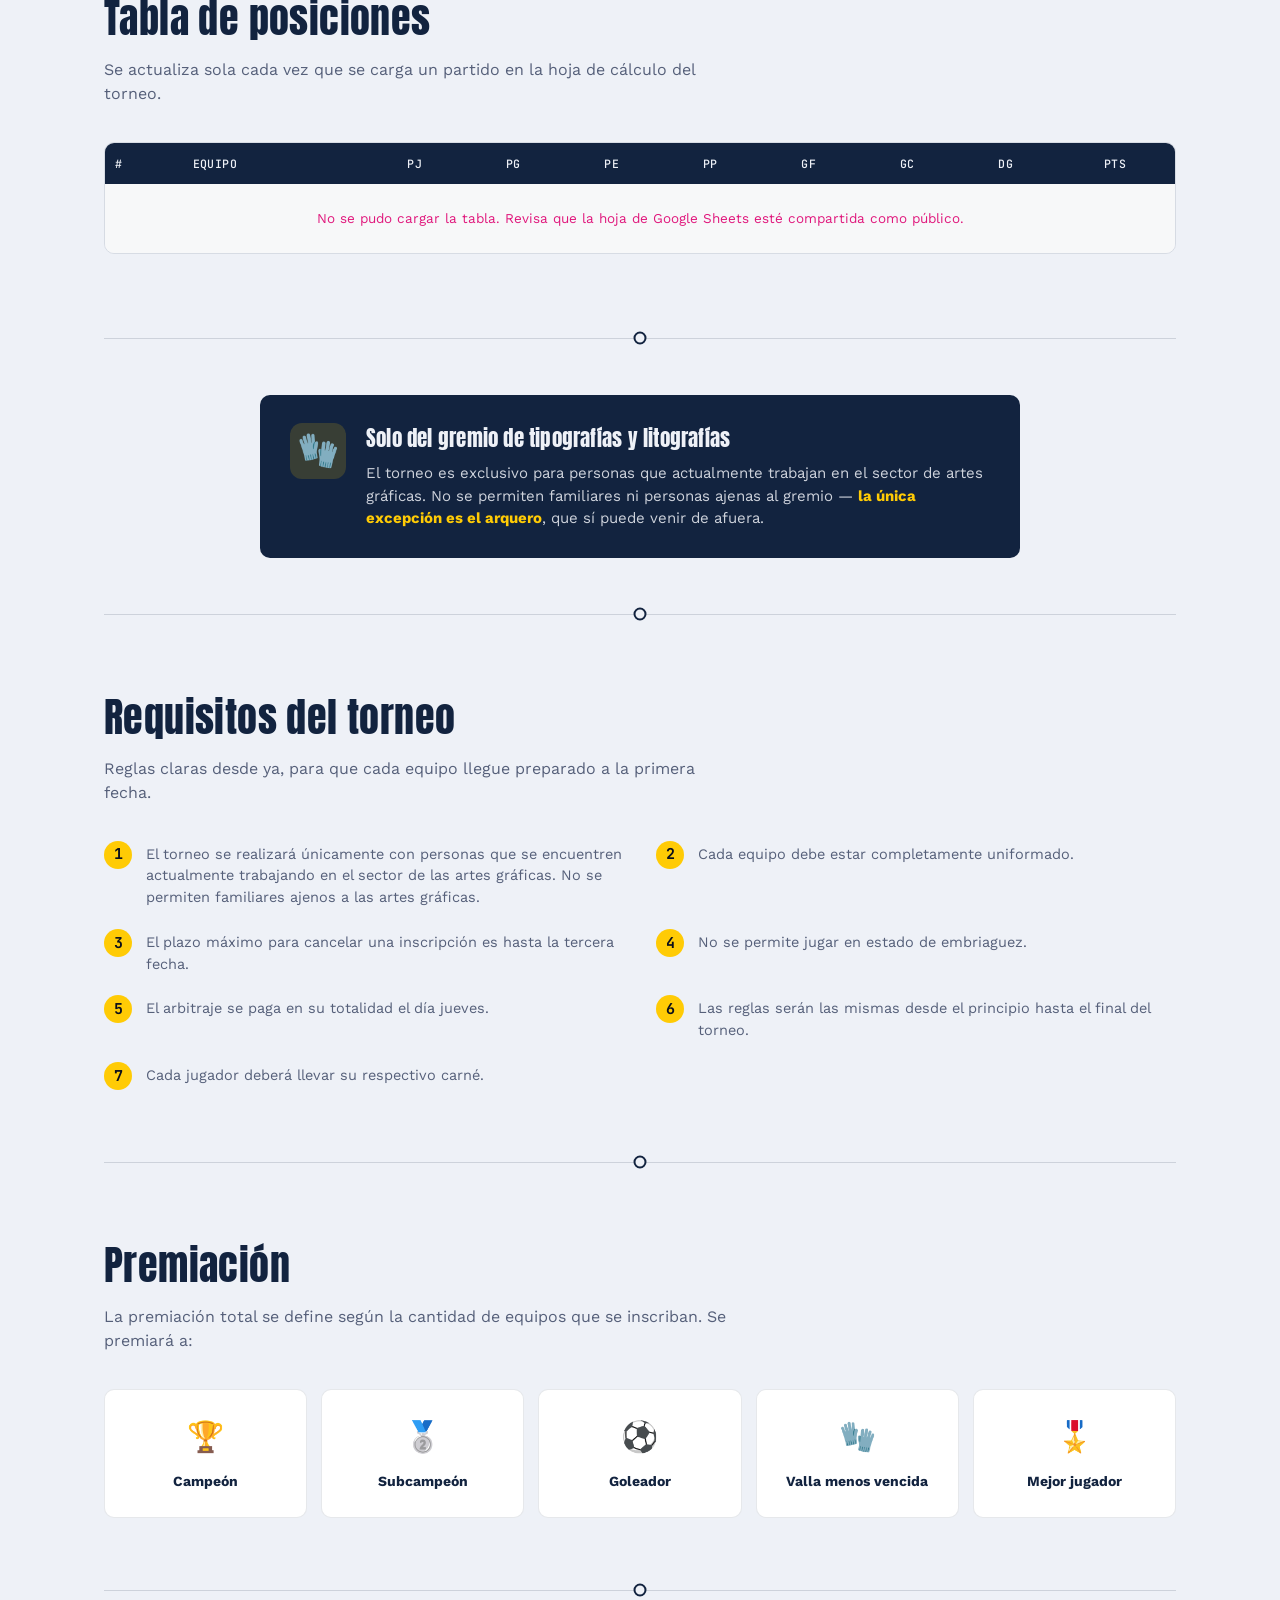
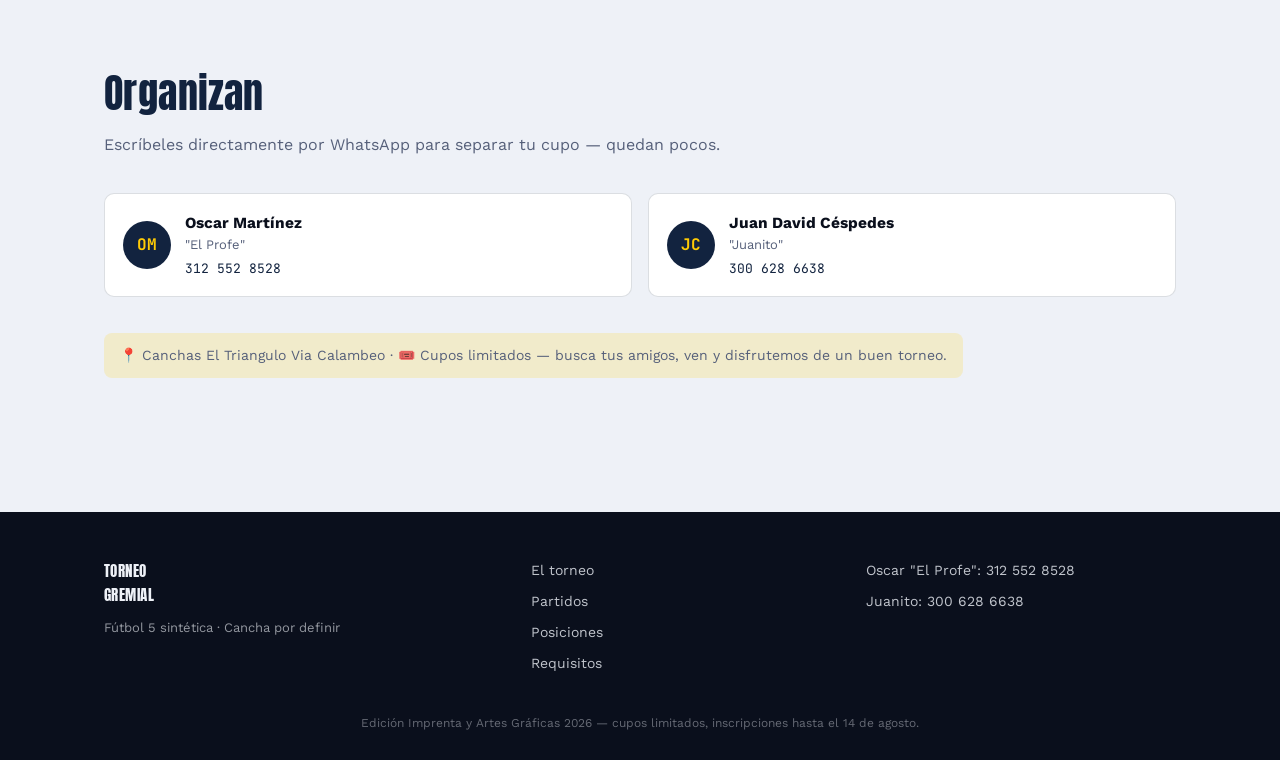
==== commit 5f2c950d: "Update index.html" ====
--- a/index.html
+++ b/index.html
@@ -128,7 +128,7 @@
           <span class="fact-label">Cierre de<br />inscripciones</span>
         </div>
         <div class="fact">
-          <span class="fact-num">16</span>
+          <span class="fact-num">10</span>
           <span class="fact-label">Cupo máximo<br />de equipos</span>
         </div>
         <div class="fact">
--- a/styles.css
+++ b/styles.css
@@ -1,17 +1,17 @@
 /* =========================================================
-   COPA NOCTURNA — Torneo de Microfútbol
-   Tokens: cancha nocturna + reflectores + marcador de ajedrez
+   TORNEO DE MICROFÚTBOL — Edición Imprenta y Artes Gráficas
+   Tokens: paleta CMYK del logo (navy, azul cian, magenta, amarillo)
    ========================================================= */
 
 :root {
-  --cancha-dark: #0b3b2e;
-  --cancha-mid: #14573f;
-  --floodlight: #f5c518;
-  --chalk: #eaf0e9;
-  --card-red: #e4432b;
-  --ink: #0e1f17;
-  --ink-soft: #4a5c52;
-  --line: rgba(234, 240, 233, 0.14);
+  --cancha-dark: #12233f; /* navy imprenta */
+  --cancha-mid: #1c78c4; /* azul cian */
+  --floodlight: #ffcb05; /* amarillo CMYK */
+  --chalk: #eef1f7;
+  --card-red: #e0177c; /* magenta CMYK */
+  --ink: #0a0f1c;
+  --ink-soft: #56607a;
+  --line: rgba(238, 241, 247, 0.14);
 
   --font-display: "Anton", sans-serif;
   --font-body: "Work Sans", system-ui, sans-serif;
@@ -103,7 +103,7 @@
   position: sticky;
   top: 0;
   z-index: 50;
-  background: rgba(11, 59, 46, 0.94);
+  background: rgba(18, 35, 63, 0.94);
   backdrop-filter: blur(6px);
   border-bottom: 1px solid var(--line);
 }
@@ -223,7 +223,7 @@
 .pitch {
   position: absolute;
   inset: 24px;
-  border: 2px solid rgba(234, 240, 233, 0.28);
+  border: 2px solid rgba(238, 241, 247, 0.28);
   border-radius: 4px;
   pointer-events: none;
 }
@@ -233,7 +233,7 @@
   bottom: 0;
   left: 50%;
   width: 2px;
-  background: rgba(234, 240, 233, 0.28);
+  background: rgba(238, 241, 247, 0.28);
 }
 .pitch-circle {
   position: absolute;
@@ -241,7 +241,7 @@
   left: 50%;
   width: 160px;
   height: 160px;
-  border: 2px solid rgba(234, 240, 233, 0.28);
+  border: 2px solid rgba(238, 241, 247, 0.28);
   border-radius: 50%;
   transform: translate(-50%, -50%);
 }
@@ -251,7 +251,7 @@
   left: 50%;
   width: 6px;
   height: 6px;
-  background: rgba(234, 240, 233, 0.4);
+  background: rgba(238, 241, 247, 0.4);
   border-radius: 50%;
   transform: translate(-50%, -50%);
 }
@@ -260,7 +260,7 @@
   top: 50%;
   width: 90px;
   height: 220px;
-  border: 2px solid rgba(234, 240, 233, 0.28);
+  border: 2px solid rgba(238, 241, 247, 0.28);
   transform: translateY(-50%);
 }
 .pitch-arc--left {
@@ -300,7 +300,7 @@
   margin: 22px auto 0;
   max-width: 520px;
   font-size: 17px;
-  color: rgba(234, 240, 233, 0.82);
+  color: rgba(238, 241, 247, 0.82);
 }
 .hero-actions {
   margin-top: 32px;
@@ -335,11 +335,11 @@
   filter: brightness(1.06);
 }
 .btn--ghost {
-  border-color: rgba(234, 240, 233, 0.5);
+  border-color: rgba(238, 241, 247, 0.5);
   color: var(--chalk);
 }
 .btn--ghost:hover {
-  background: rgba(234, 240, 233, 0.08);
+  background: rgba(238, 241, 247, 0.08);
 }
 .btn--full {
   width: 100%;
@@ -351,7 +351,7 @@
   max-width: 560px;
   margin: 56px auto 0;
   background: var(--ink);
-  border: 1px solid rgba(234, 240, 233, 0.14);
+  border: 1px solid rgba(238, 241, 247, 0.14);
   border-radius: var(--radius);
   padding: 22px 24px;
   box-shadow: 0 20px 50px rgba(0, 0, 0, 0.35);
@@ -381,17 +381,17 @@
   font-size: 10.5px;
   letter-spacing: 0.08em;
   text-transform: uppercase;
-  color: rgba(234, 240, 233, 0.55);
+  color: rgba(238, 241, 247, 0.55);
 }
 .scoreboard-row--meta {
   display: flex;
   align-items: center;
   margin-top: 14px;
   padding-top: 14px;
-  border-top: 1px dashed rgba(234, 240, 233, 0.18);
+  border-top: 1px dashed rgba(238, 241, 247, 0.18);
   font-family: var(--font-mono);
   font-size: 12px;
-  color: rgba(234, 240, 233, 0.65);
+  color: rgba(238, 241, 247, 0.65);
   justify-content: space-between;
   flex-wrap: wrap;
   gap: 8px;
@@ -455,7 +455,7 @@
   display: block;
   margin-top: 6px;
   font-size: 13px;
-  color: rgba(234, 240, 233, 0.7);
+  color: rgba(238, 241, 247, 0.7);
   line-height: 1.3;
 }
 @media (max-width: 720px) {
@@ -475,7 +475,7 @@
 .halfline-divider span {
   flex: 1;
   height: 1px;
-  background: rgba(11, 59, 46, 0.15);
+  background: rgba(18, 35, 63, 0.15);
   position: relative;
 }
 .halfline-divider span::before {
@@ -503,13 +503,13 @@
   align-items: center;
   gap: 16px;
   background: #fff;
-  border: 1px solid rgba(11, 59, 46, 0.1);
+  border: 1px solid rgba(18, 35, 63, 0.1);
   border-radius: var(--radius);
   padding: 14px 18px;
 }
 .match-row--proximo {
   border-style: dashed;
-  border-color: rgba(11, 59, 46, 0.25);
+  border-color: rgba(18, 35, 63, 0.25);
 }
 .match-when {
   display: flex;
@@ -554,7 +554,7 @@
   font-weight: 700;
   font-size: 17px;
   color: var(--cancha-dark);
-  background: rgba(11, 59, 46, 0.06);
+  background: rgba(18, 35, 63, 0.06);
   padding: 4px 12px;
   border-radius: 6px;
   min-width: 54px;
@@ -570,12 +570,12 @@
   justify-self: end;
 }
 .match-status--jugado {
-  background: rgba(11, 59, 46, 0.08);
+  background: rgba(18, 35, 63, 0.08);
   color: var(--cancha-dark);
 }
 .match-status--proximo {
-  background: rgba(245, 197, 24, 0.22);
-  color: #7a5b00;
+  background: rgba(255, 203, 5, 0.22);
+  color: #8a5d00;
 }
 @media (max-width: 700px) {
   .match-row {
@@ -600,7 +600,7 @@
 .table-wrap {
   overflow-x: auto;
   border-radius: var(--radius);
-  border: 1px solid rgba(11, 59, 46, 0.1);
+  border: 1px solid rgba(18, 35, 63, 0.1);
 }
 .standings {
   width: 100%;
@@ -624,7 +624,7 @@
   text-transform: uppercase;
 }
 .standings tbody tr:nth-child(odd) {
-  background: rgba(11, 59, 46, 0.03);
+  background: rgba(18, 35, 63, 0.03);
 }
 .standings tbody tr:first-child td.al:nth-child(2)::after {
   content: "";
@@ -675,7 +675,7 @@
 .gremio-icon {
   font-size: 34px;
   flex-shrink: 0;
-  background: rgba(245, 197, 24, 0.16);
+  background: rgba(255, 203, 5, 0.16);
   border-radius: 12px;
   width: 56px;
   height: 56px;
@@ -690,7 +690,7 @@
 .gremio-text p {
   margin: 0;
   font-size: 15px;
-  color: rgba(234, 240, 233, 0.85);
+  color: rgba(238, 241, 247, 0.85);
 }
 .gremio-text strong {
   color: var(--floodlight);
@@ -744,7 +744,7 @@
 }
 .award-card {
   background: #fff;
-  border: 1px solid rgba(11, 59, 46, 0.1);
+  border: 1px solid rgba(18, 35, 63, 0.1);
   border-radius: var(--radius);
   padding: 24px 12px;
   text-align: center;
@@ -772,7 +772,7 @@
   align-items: center;
   gap: 14px;
   background: #fff;
-  border: 1.5px solid rgba(11, 59, 46, 0.15);
+  border: 1.5px solid rgba(18, 35, 63, 0.15);
   border-radius: var(--radius);
   padding: 18px;
   transition:
@@ -818,7 +818,7 @@
 .cupos-nota {
   font-size: 14px;
   color: var(--ink-soft);
-  background: rgba(245, 197, 24, 0.18);
+  background: rgba(255, 203, 5, 0.18);
   border-radius: 8px;
   padding: 12px 16px;
   display: inline-block;
@@ -869,7 +869,7 @@
 .footer-brand p {
   margin: 10px 0 0;
   font-size: 13px;
-  color: rgba(234, 240, 233, 0.6);
+  color: rgba(238, 241, 247, 0.6);
 }
 .footer-links,
 .footer-contact {
@@ -880,7 +880,7 @@
 }
 .footer-links a,
 .footer-contact a {
-  color: rgba(234, 240, 233, 0.8);
+  color: rgba(238, 241, 247, 0.8);
 }
 .footer-links a:hover,
 .footer-contact a:hover {
@@ -889,7 +889,7 @@
 .footer-fine {
   text-align: center;
   font-size: 12px;
-  color: rgba(234, 240, 233, 0.4);
+  color: rgba(238, 241, 247, 0.4);
   padding: 16px 24px 28px;
   margin: 0;
 }
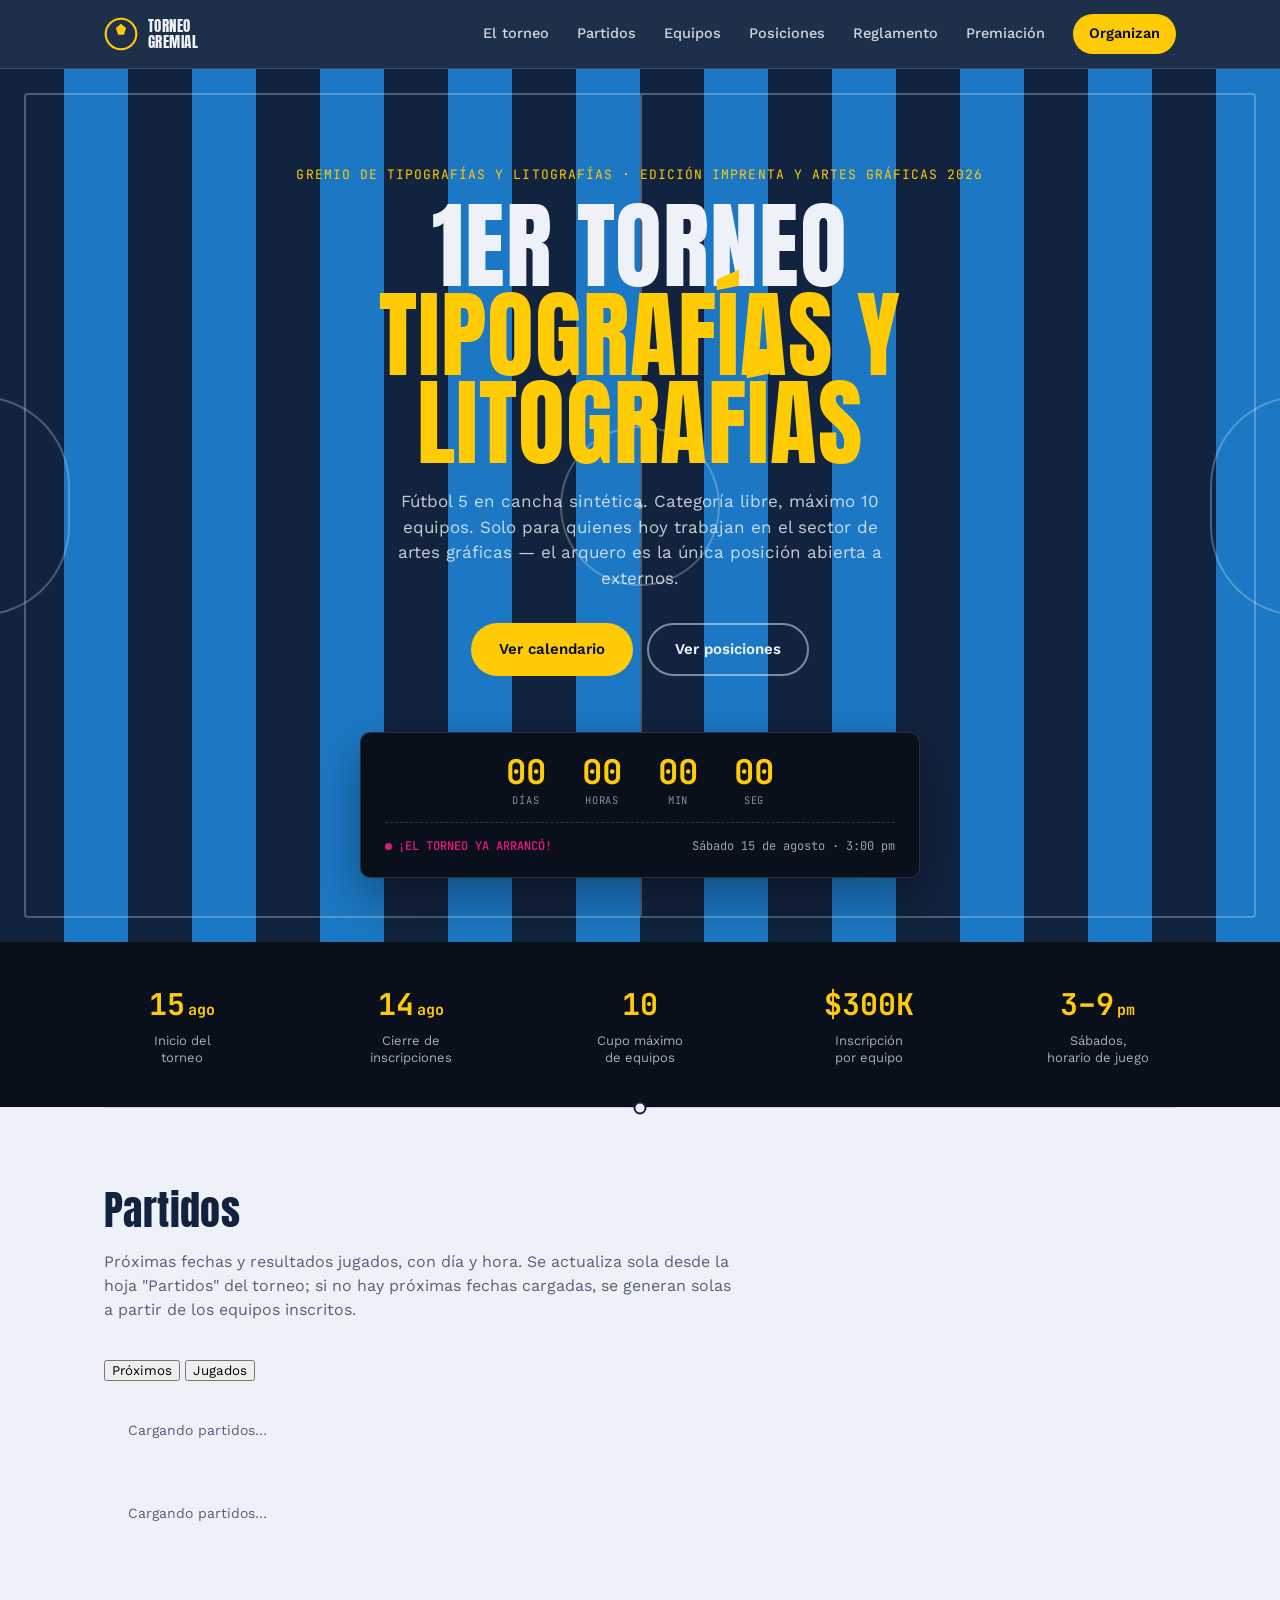
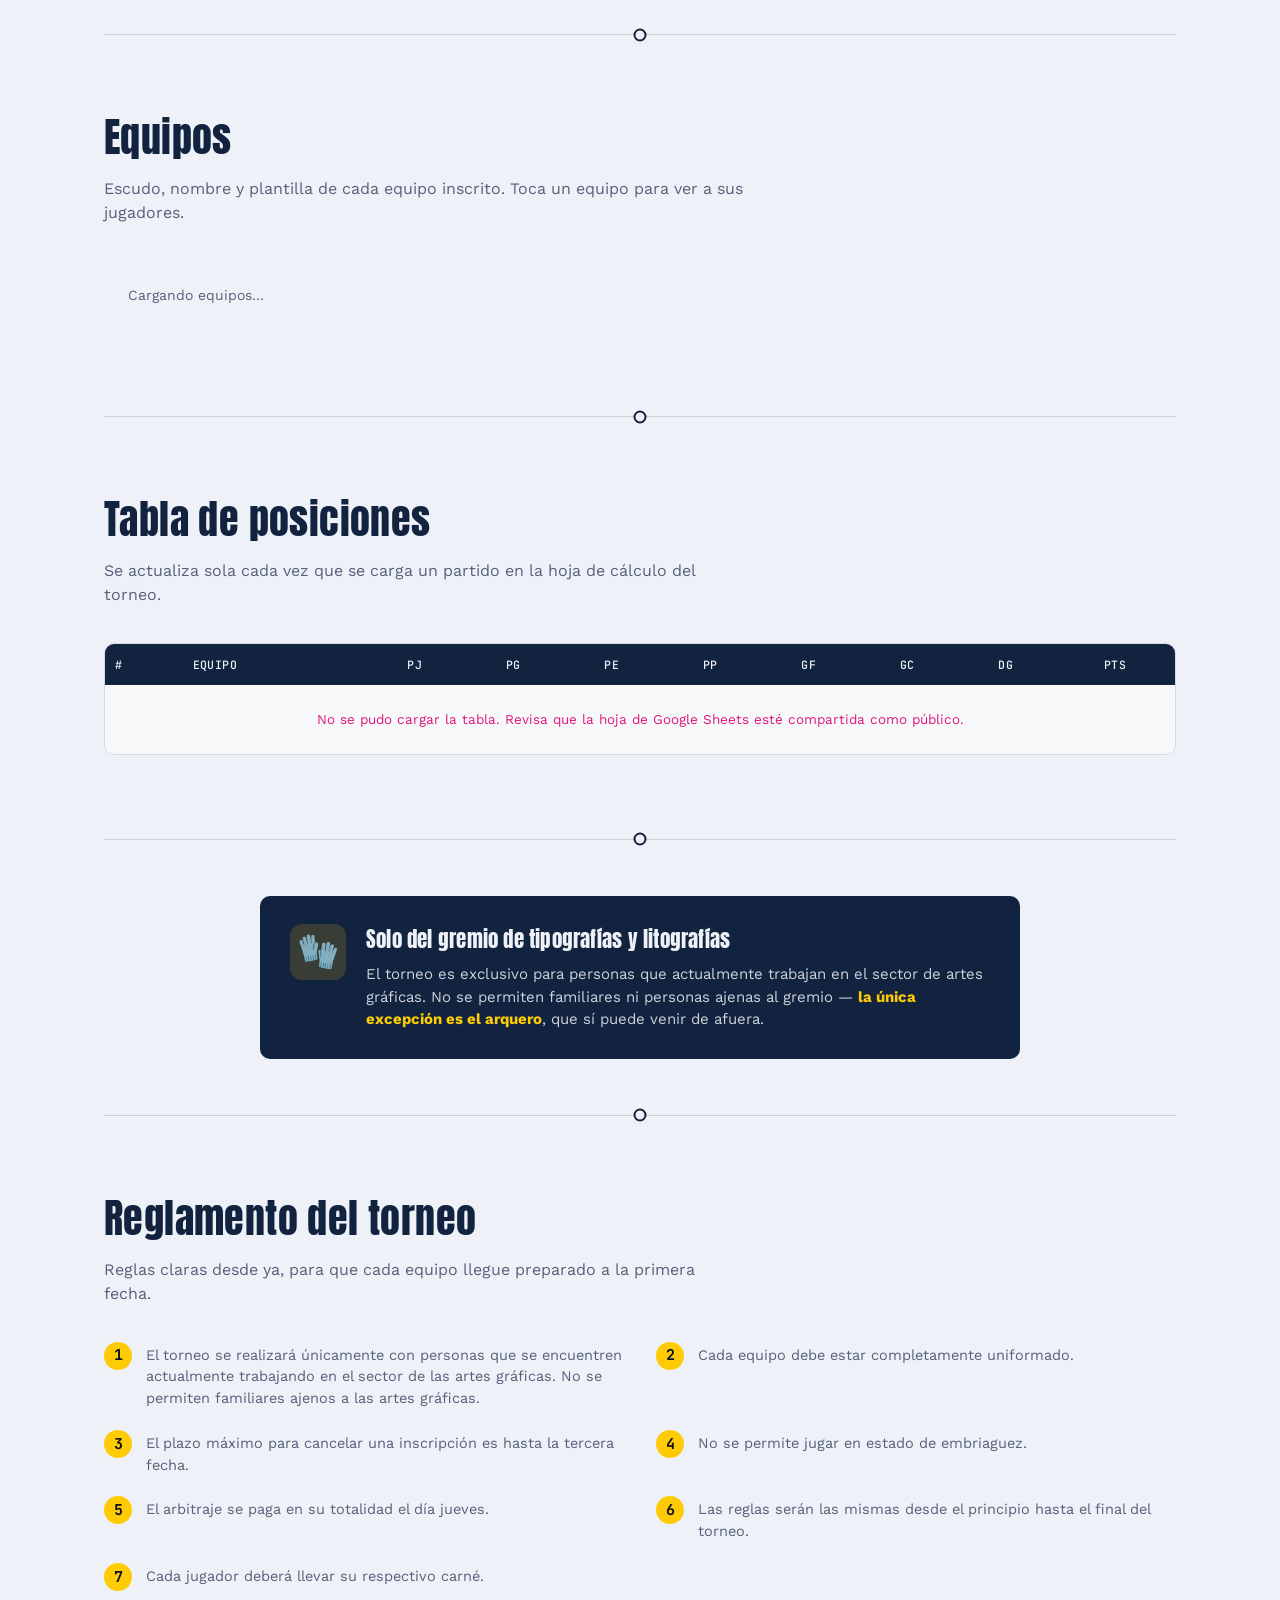
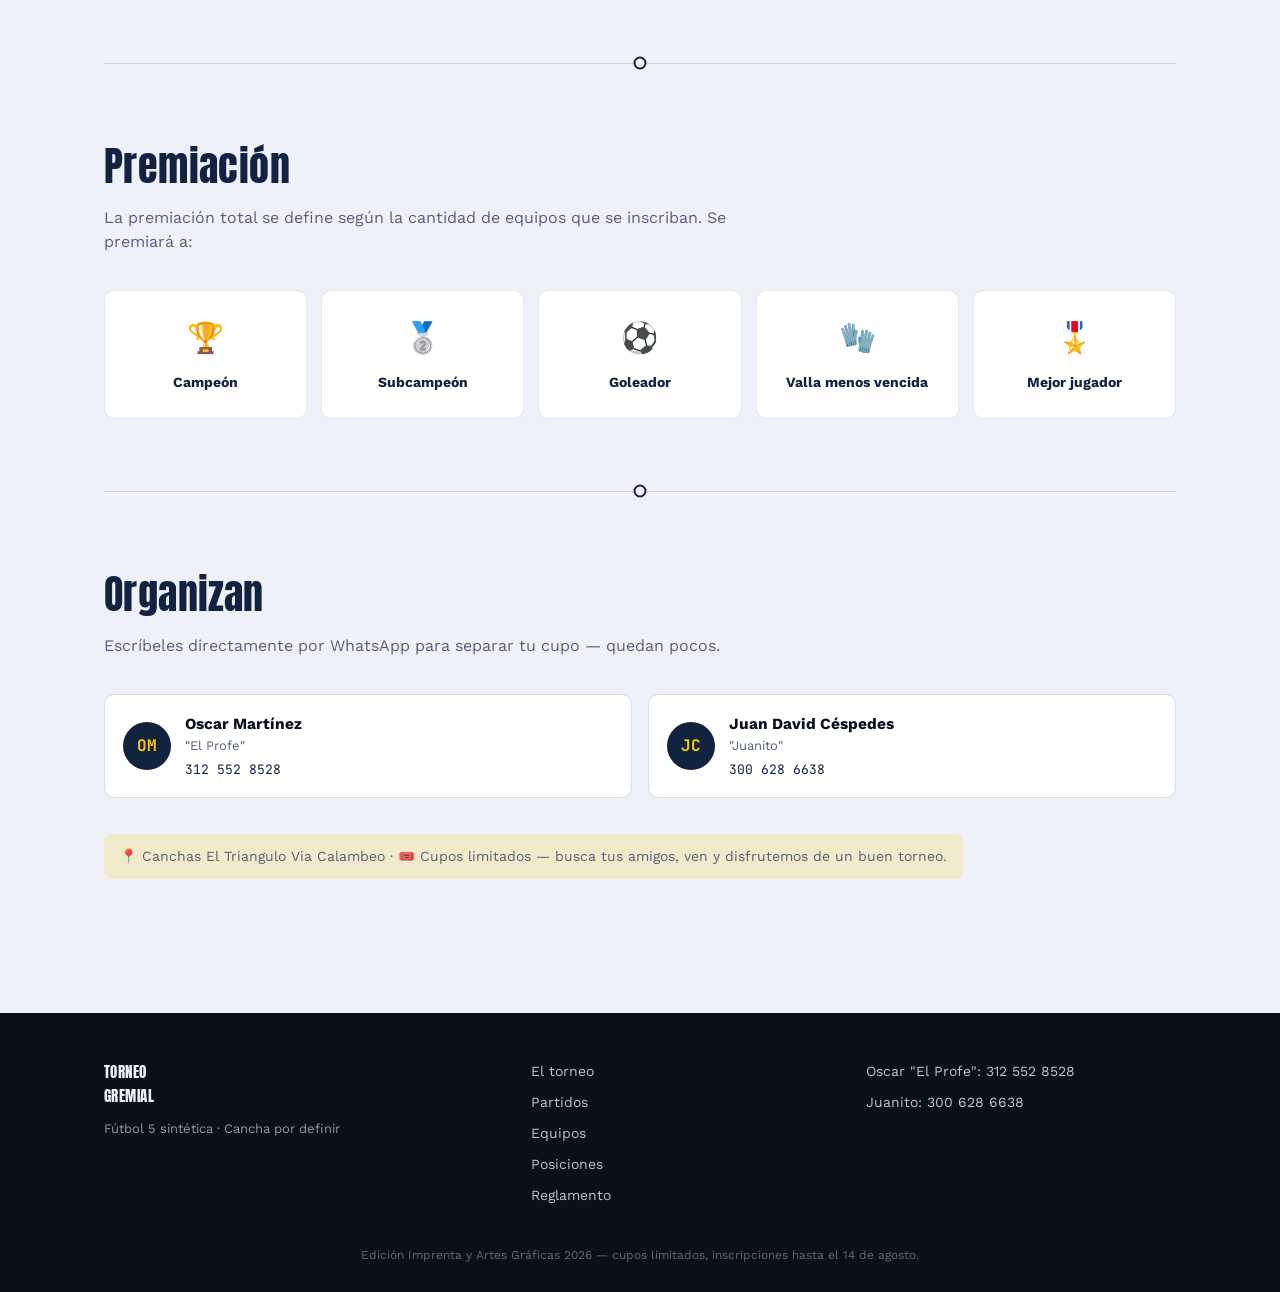
==== commit c57fccee: "Update index.html" ====
--- a/index.html
+++ b/index.html
@@ -39,8 +39,9 @@
         <nav class="main-nav" id="main-nav">
           <a href="#torneo">El torneo</a>
           <a href="#partidos">Partidos</a>
+          <a href="#equipos">Equipos</a>
           <a href="#posiciones">Posiciones</a>
-          <a href="#requisitos">Requisitos</a>
+          <a href="#reglamento">Reglamento</a>
           <a href="#premiacion">Premiación</a>
           <a href="#organizan" class="nav-cta">Organizan</a>
         </nav>
@@ -149,16 +150,60 @@
       <div class="section-head">
         <h2>Partidos</h2>
         <p>
-          Resultados jugados y próximas fechas, con día y hora. Se actualiza
-          sola desde la hoja "Partidos" del torneo.
-        </p>
-      </div>
-
-      <div class="match-list" id="match-list">
+          Próximas fechas y resultados jugados, con día y hora. Se actualiza
+          sola desde la hoja "Partidos" del torneo; si no hay próximas fechas
+          cargadas, se generan solas a partir de los equipos inscritos.
+        </p>
+      </div>
+
+      <div class="matches-tabs" role="tablist">
+        <button
+          class="matches-tab is-active"
+          type="button"
+          data-tab="proximos"
+          role="tab"
+          aria-selected="true"
+        >
+          Próximos
+        </button>
+        <button
+          class="matches-tab"
+          type="button"
+          data-tab="jugados"
+          role="tab"
+          aria-selected="false"
+        >
+          Jugados
+        </button>
+      </div>
+
+      <div class="match-panel is-active" id="match-list-proximos" role="tabpanel">
         <p class="standings-loading">Cargando partidos…</p>
       </div>
+      <div class="match-panel" id="match-list-jugados" role="tabpanel">
+        <p class="standings-loading">Cargando partidos…</p>
+      </div>
 
       <p class="standings-meta" id="matches-meta"></p>
+    </section>
+
+    <div class="halfline-divider" aria-hidden="true"><span></span></div>
+
+    <!-- ===== EQUIPOS (en vivo desde Google Sheets) ===== -->
+    <section class="section" id="equipos">
+      <div class="section-head">
+        <h2>Equipos</h2>
+        <p>
+          Escudo, nombre y plantilla de cada equipo inscrito. Toca un equipo
+          para ver a sus jugadores.
+        </p>
+      </div>
+
+      <div class="teams-grid" id="teams-grid">
+        <p class="standings-loading">Cargando equipos…</p>
+      </div>
+
+      <p class="standings-meta" id="teams-meta"></p>
     </section>
 
     <div class="halfline-divider" aria-hidden="true"><span></span></div>
@@ -223,10 +268,10 @@
 
     <div class="halfline-divider" aria-hidden="true"><span></span></div>
 
-    <!-- ===== REQUISITOS ===== -->
-    <section class="section" id="requisitos">
-      <div class="section-head">
-        <h2>Requisitos del torneo</h2>
+    <!-- ===== REGLAMENTO ===== -->
+    <section class="section" id="reglamento">
+      <div class="section-head">
+        <h2>Reglamento del torneo</h2>
         <p>
           Reglas claras desde ya, para que cada equipo llegue preparado a la
           primera fecha.
@@ -370,8 +415,9 @@
         <div class="footer-links">
           <a href="#torneo">El torneo</a>
           <a href="#partidos">Partidos</a>
+          <a href="#equipos">Equipos</a>
           <a href="#posiciones">Posiciones</a>
-          <a href="#requisitos">Requisitos</a>
+          <a href="#reglamento">Reglamento</a>
         </div>
         <div class="footer-contact">
           <a href="https://wa.me/573125528528" target="_blank" rel="noopener"
@@ -390,4 +436,4 @@
 
     <script src="script.js"></script>
   </body>
-</html> 
+</html>
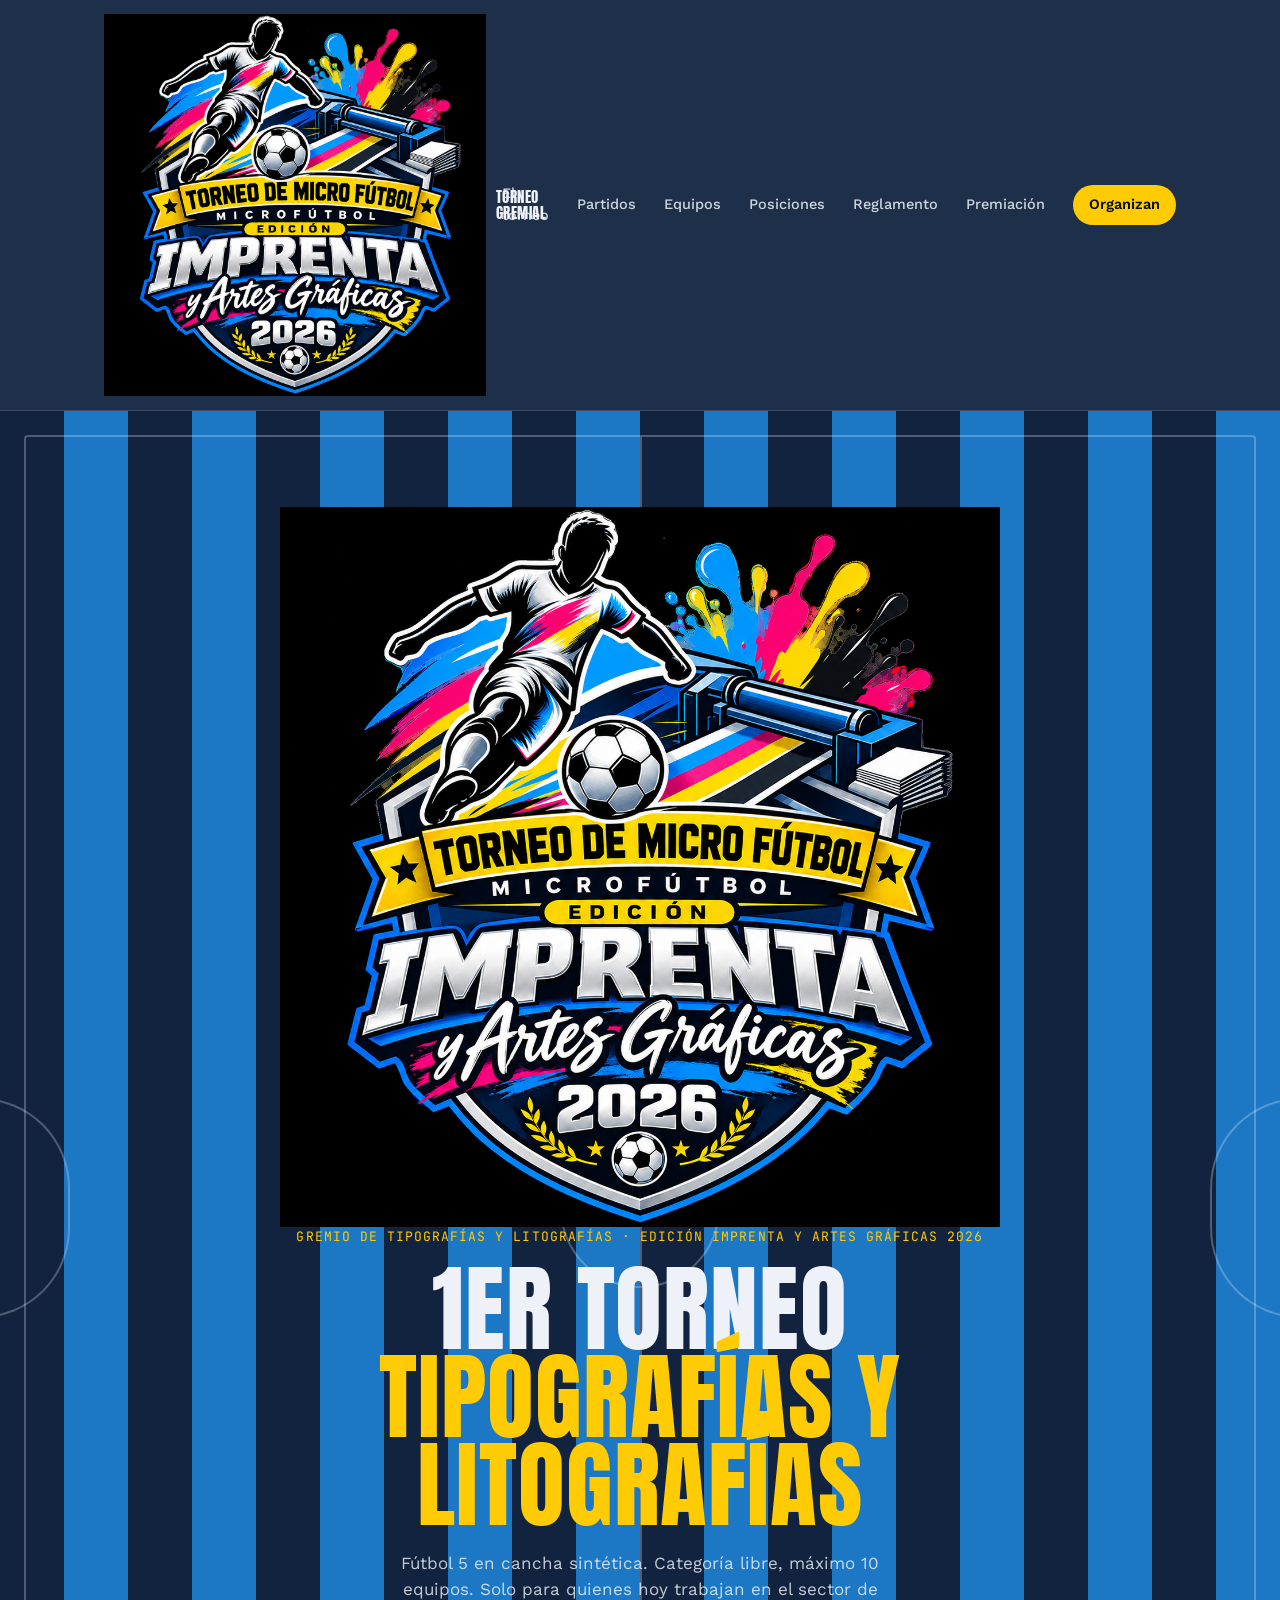
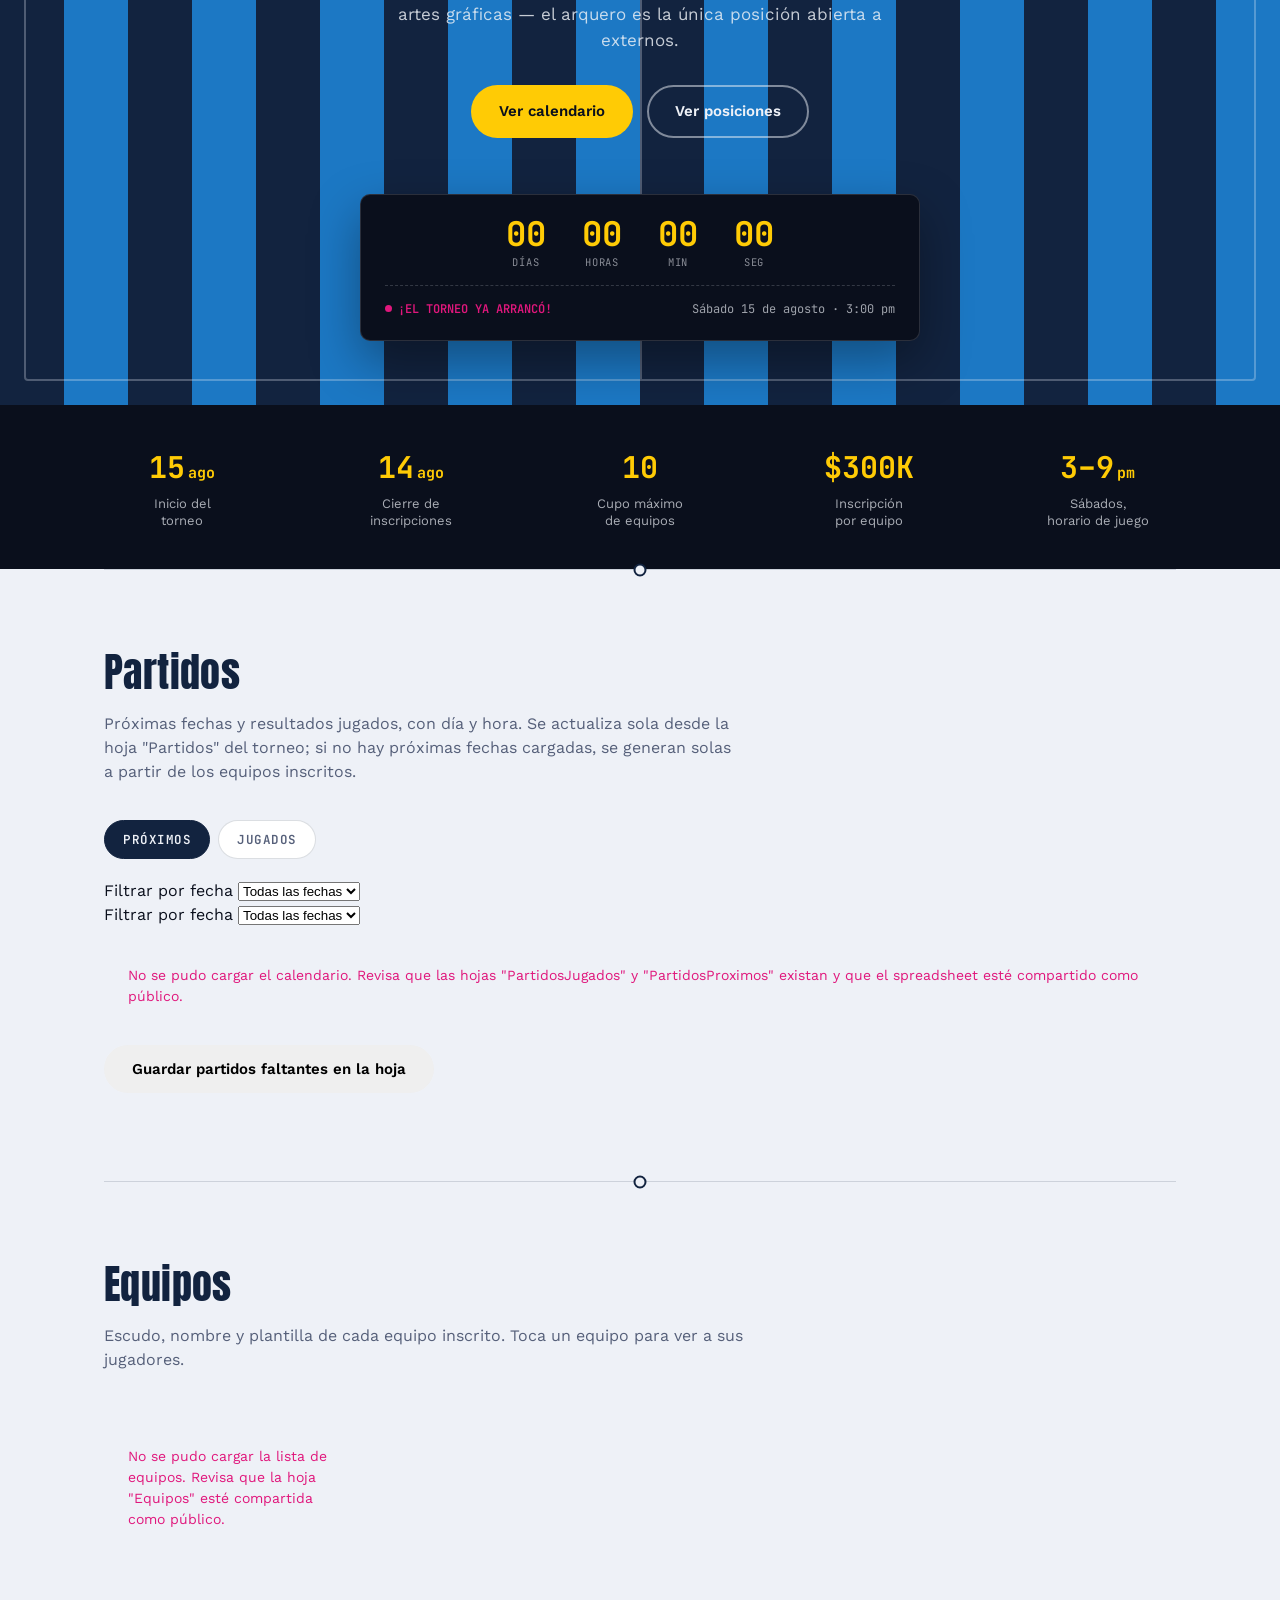
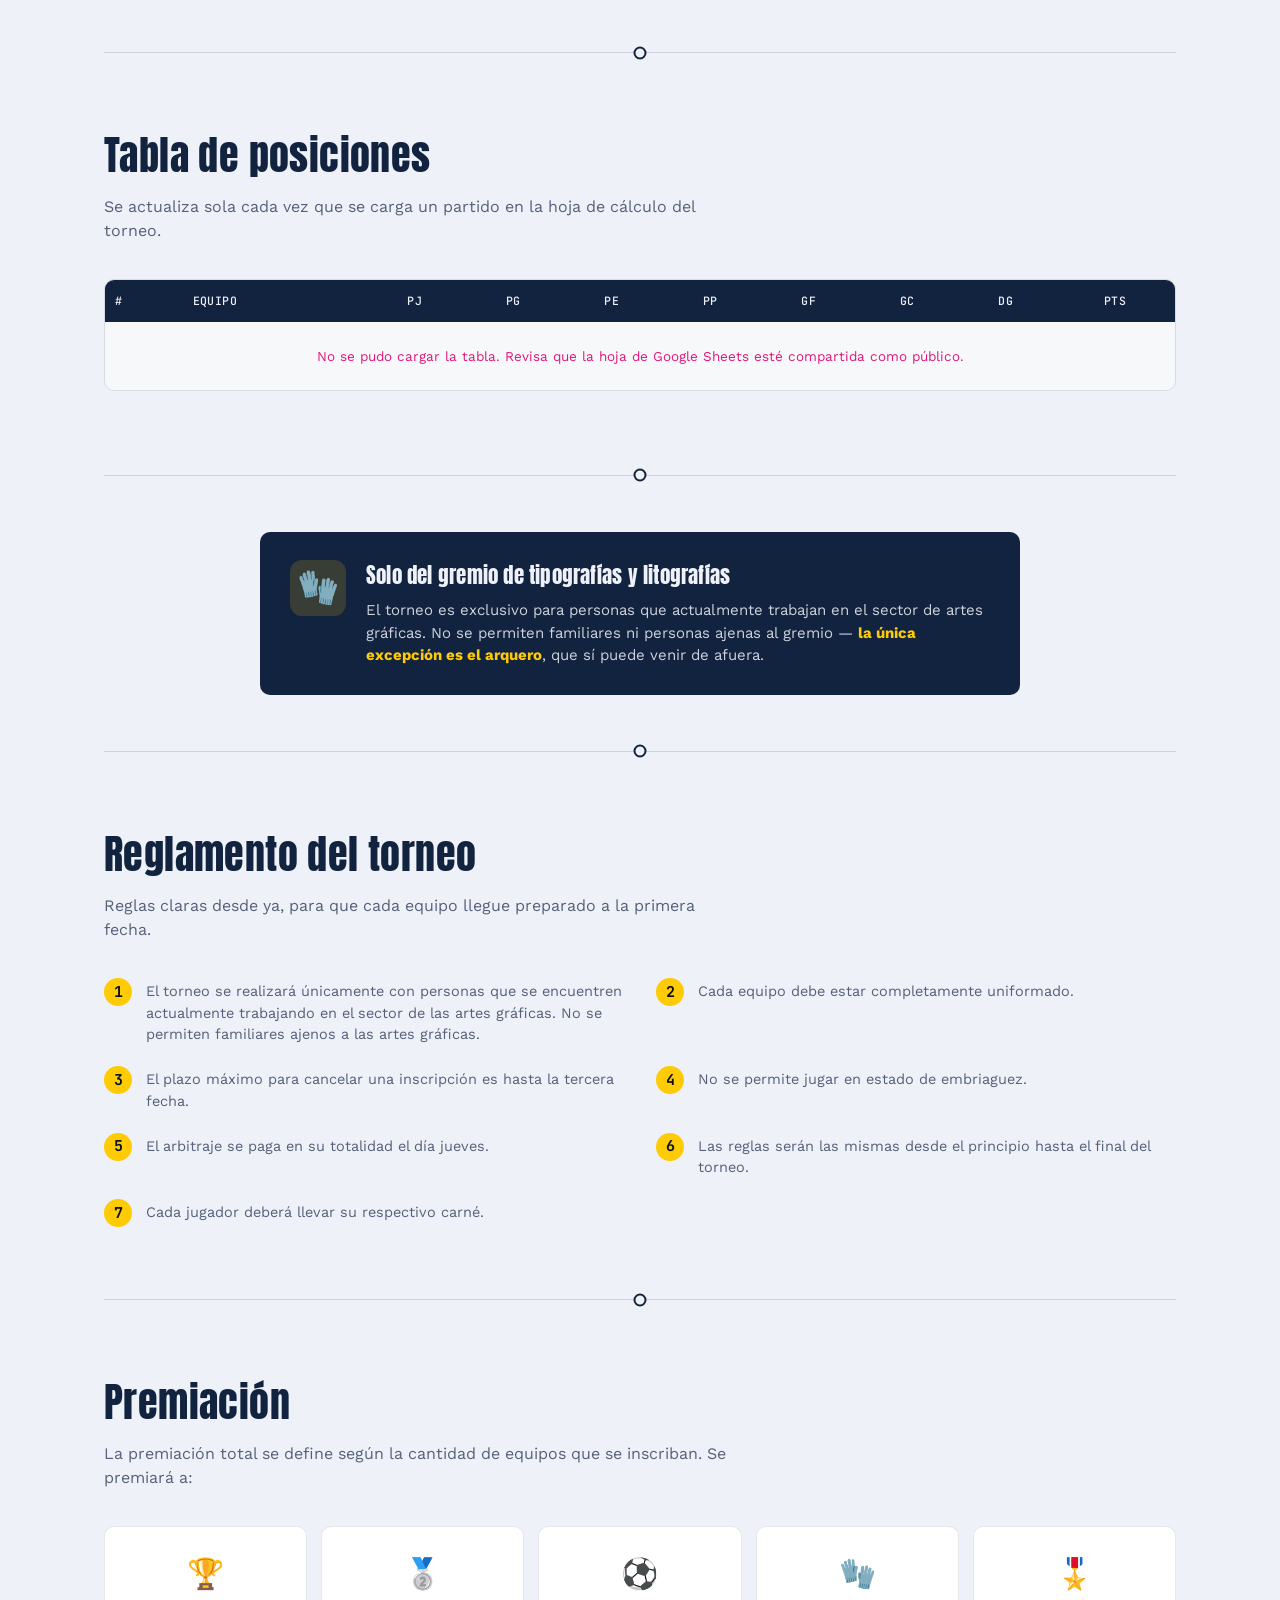
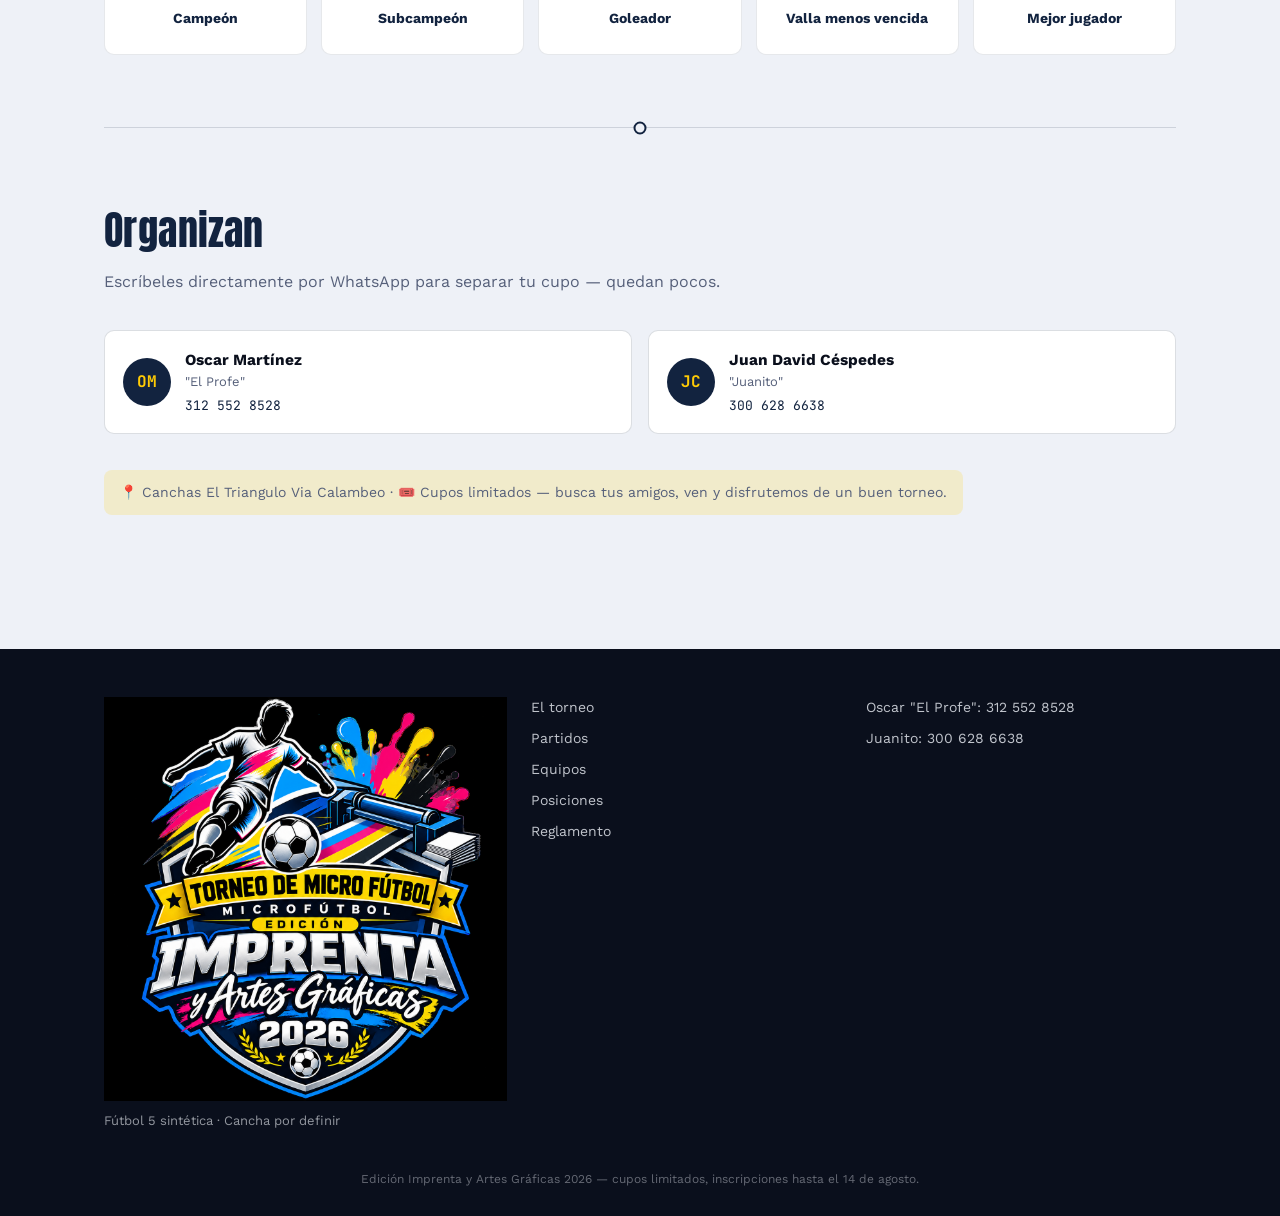
==== commit 0e3bb6b6: "Update index.html" ====
--- a/index.html
+++ b/index.html
@@ -17,22 +17,11 @@
     <header class="site-header" id="top">
       <div class="header-inner">
         <a href="#top" class="brand">
-          <span class="brand-mark" aria-hidden="true">
-            <svg viewBox="0 0 40 40" width="34" height="34">
-              <circle
-                cx="20"
-                cy="20"
-                r="18"
-                fill="none"
-                stroke="currentColor"
-                stroke-width="2.5"
-              />
-              <path
-                d="M20 8 L26 13 L23.5 21 L16.5 21 L14 13 Z"
-                fill="currentColor"
-              />
-            </svg>
-          </span>
+          <img
+            src="multimedia/logo.png"
+            alt="Torneo de Microfútbol · Edición Imprenta y Artes Gráficas 2026"
+            class="brand-logo"
+          />
           <span class="brand-text">TORNEO<br />GREMIAL</span>
         </a>
 
@@ -69,6 +58,11 @@
       </div>
 
       <div class="hero-content">
+        <img
+          src="multimedia/logo.png"
+          alt="Torneo de Microfútbol · Edición Imprenta y Artes Gráficas 2026"
+          class="hero-logo"
+        />
         <p class="eyebrow">
           Gremio de Tipografías y Litografías · Edición Imprenta y Artes
           Gráficas 2026
@@ -177,11 +171,32 @@
         </button>
       </div>
 
+      <div class="matches-filter" id="matches-filter-proximos">
+        <label for="filtro-fecha-proximos" class="matches-filter-label">Filtrar por fecha</label>
+        <select id="filtro-fecha-proximos" class="matches-filter-select">
+          <option value="todas">Todas las fechas</option>
+        </select>
+      </div>
+
+      <div class="matches-filter is-hidden" id="matches-filter-jugados">
+        <label for="filtro-fecha-jugados" class="matches-filter-label">Filtrar por fecha</label>
+        <select id="filtro-fecha-jugados" class="matches-filter-select">
+          <option value="todas">Todas las fechas</option>
+        </select>
+      </div>
+
       <div class="match-panel is-active" id="match-list-proximos" role="tabpanel">
         <p class="standings-loading">Cargando partidos…</p>
       </div>
       <div class="match-panel" id="match-list-jugados" role="tabpanel">
         <p class="standings-loading">Cargando partidos…</p>
+      </div>
+
+      <div class="matches-actions">
+        <button type="button" class="btn btn--outline-dark btn--small" id="btn-completar-sheet" hidden>
+          Guardar partidos faltantes en la hoja
+        </button>
+        <p class="matches-actions-status" id="completar-status"></p>
       </div>
 
       <p class="standings-meta" id="matches-meta"></p>
@@ -409,7 +424,11 @@
     <footer class="site-footer">
       <div class="footer-inner">
         <div class="footer-brand">
-          <span class="brand-text">TORNEO<br />GREMIAL</span>
+          <img
+            src="multimedia/logo.png"
+            alt="Torneo de Microfútbol · Edición Imprenta y Artes Gráficas 2026"
+            class="footer-logo"
+          />
           <p>Fútbol 5 sintética · Cancha por definir</p>
         </div>
         <div class="footer-links">
--- a/styles.css
+++ b/styles.css
@@ -491,6 +491,50 @@
   background: var(--chalk);
 }
 
+/* ---------- Partidos: pestañas Próximos / Jugados ---------- */
+.matches-tabs {
+  display: flex;
+  gap: 8px;
+  margin-bottom: 20px;
+}
+.matches-tab {
+  font-family: var(--font-mono);
+  font-size: 12.5px;
+  font-weight: 600;
+  letter-spacing: 0.04em;
+  text-transform: uppercase;
+  padding: 10px 18px;
+  border-radius: 999px;
+  border: 1.5px solid rgba(18, 35, 63, 0.15);
+  background: #fff;
+  color: var(--ink-soft);
+  transition:
+    background 0.15s ease,
+    color 0.15s ease,
+    border-color 0.15s ease;
+}
+.matches-tab.is-active {
+  background: var(--cancha-dark);
+  border-color: var(--cancha-dark);
+  color: var(--chalk);
+}
+.match-panel {
+  display: none;
+  flex-direction: column;
+  gap: 10px;
+}
+.match-panel.is-active {
+  display: flex;
+}
+.match-tentativa {
+  font-family: var(--font-mono);
+  font-size: 10px;
+  letter-spacing: 0.03em;
+  text-transform: uppercase;
+  color: var(--card-red);
+  opacity: 0.8;
+}
+
 /* ---------- Partidos (fixture) ---------- */
 .match-list {
   display: flex;
@@ -596,6 +640,103 @@
   }
 }
 
+/* ---------- Equipos ---------- */
+.teams-grid {
+  display: grid;
+  grid-template-columns: repeat(auto-fill, minmax(230px, 1fr));
+  gap: 16px;
+}
+.team-card {
+  background: #fff;
+  border: 1px solid rgba(18, 35, 63, 0.1);
+  border-radius: var(--radius);
+  overflow: hidden;
+}
+.team-card-head {
+  width: 100%;
+  display: flex;
+  align-items: center;
+  gap: 12px;
+  padding: 16px 18px;
+  background: none;
+  border: none;
+}
+.team-crest {
+  width: 42px;
+  height: 42px;
+  border-radius: 50%;
+  object-fit: cover;
+  flex-shrink: 0;
+  background: var(--chalk);
+}
+.team-crest--placeholder {
+  display: flex;
+  align-items: center;
+  justify-content: center;
+  font-size: 19px;
+}
+.team-name {
+  flex: 1;
+  text-align: left;
+  font-weight: 700;
+  font-size: 15px;
+  color: var(--cancha-dark);
+}
+.team-toggle-icon {
+  font-size: 18px;
+  font-weight: 700;
+  color: var(--ink-soft);
+  transition: transform 0.15s ease;
+  flex-shrink: 0;
+}
+.team-card.is-open .team-toggle-icon {
+  transform: rotate(45deg);
+}
+.player-grid {
+  list-style: none;
+  margin: 0;
+  padding: 0 18px 18px;
+  display: none;
+  grid-template-columns: repeat(auto-fill, minmax(72px, 1fr));
+  gap: 14px 10px;
+  border-top: 1px solid rgba(18, 35, 63, 0.08);
+}
+.team-card.is-open .player-grid {
+  display: grid;
+  padding-top: 16px;
+}
+.player-card {
+  display: flex;
+  flex-direction: column;
+  align-items: center;
+  gap: 6px;
+  text-align: center;
+}
+.player-photo {
+  width: 52px;
+  height: 52px;
+  border-radius: 50%;
+  object-fit: cover;
+  background: var(--chalk);
+}
+.player-photo--placeholder {
+  display: flex;
+  align-items: center;
+  justify-content: center;
+  font-size: 20px;
+}
+.player-name {
+  font-size: 11.5px;
+  color: var(--ink-soft);
+  line-height: 1.2;
+}
+.player-card--empty {
+  grid-column: 1 / -1;
+  font-size: 13px;
+  color: var(--ink-soft);
+  text-align: left;
+}
+
 /* ---------- Tabla de posiciones ---------- */
 .table-wrap {
   overflow-x: auto;
@@ -696,7 +837,7 @@
   color: var(--floodlight);
 }
 
-/* ---------- Requisitos ---------- */
+/* ---------- Reglamento ---------- */
 .rules-list {
   list-style: none;
   margin: 0;
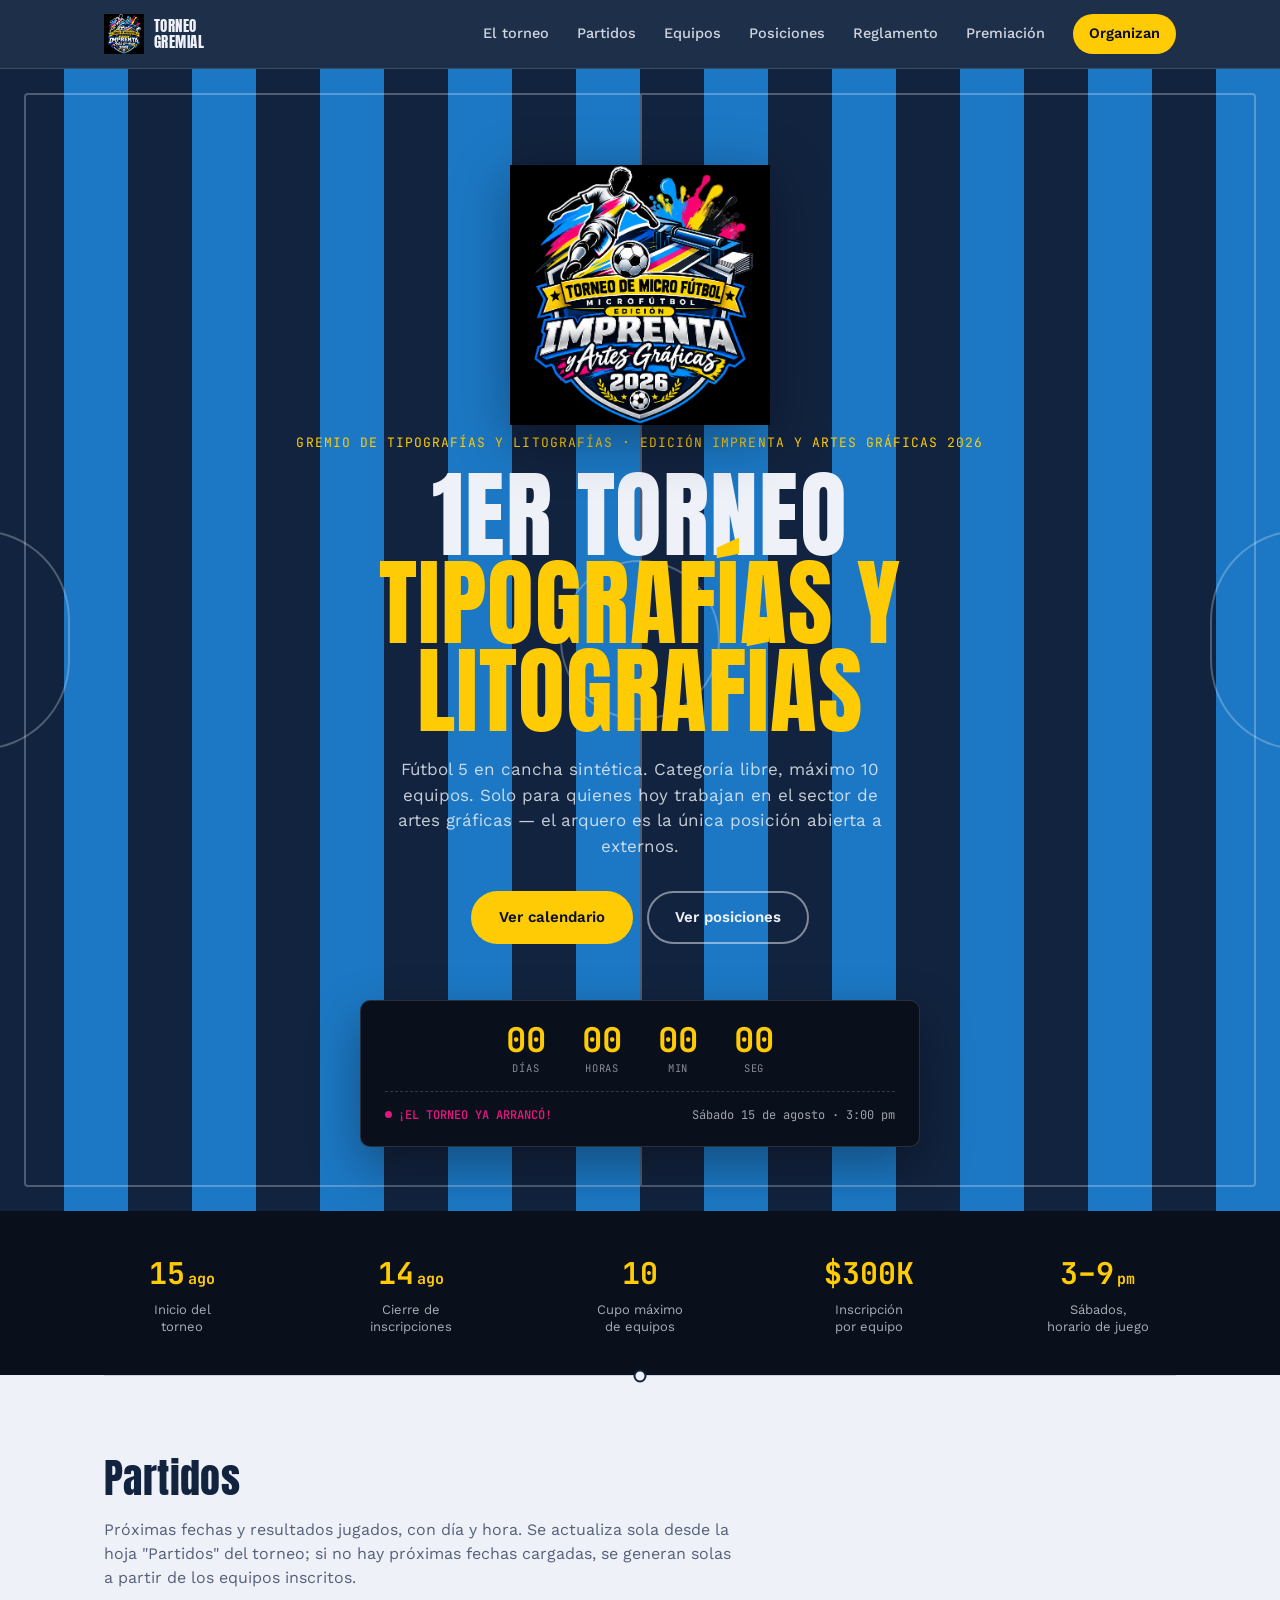
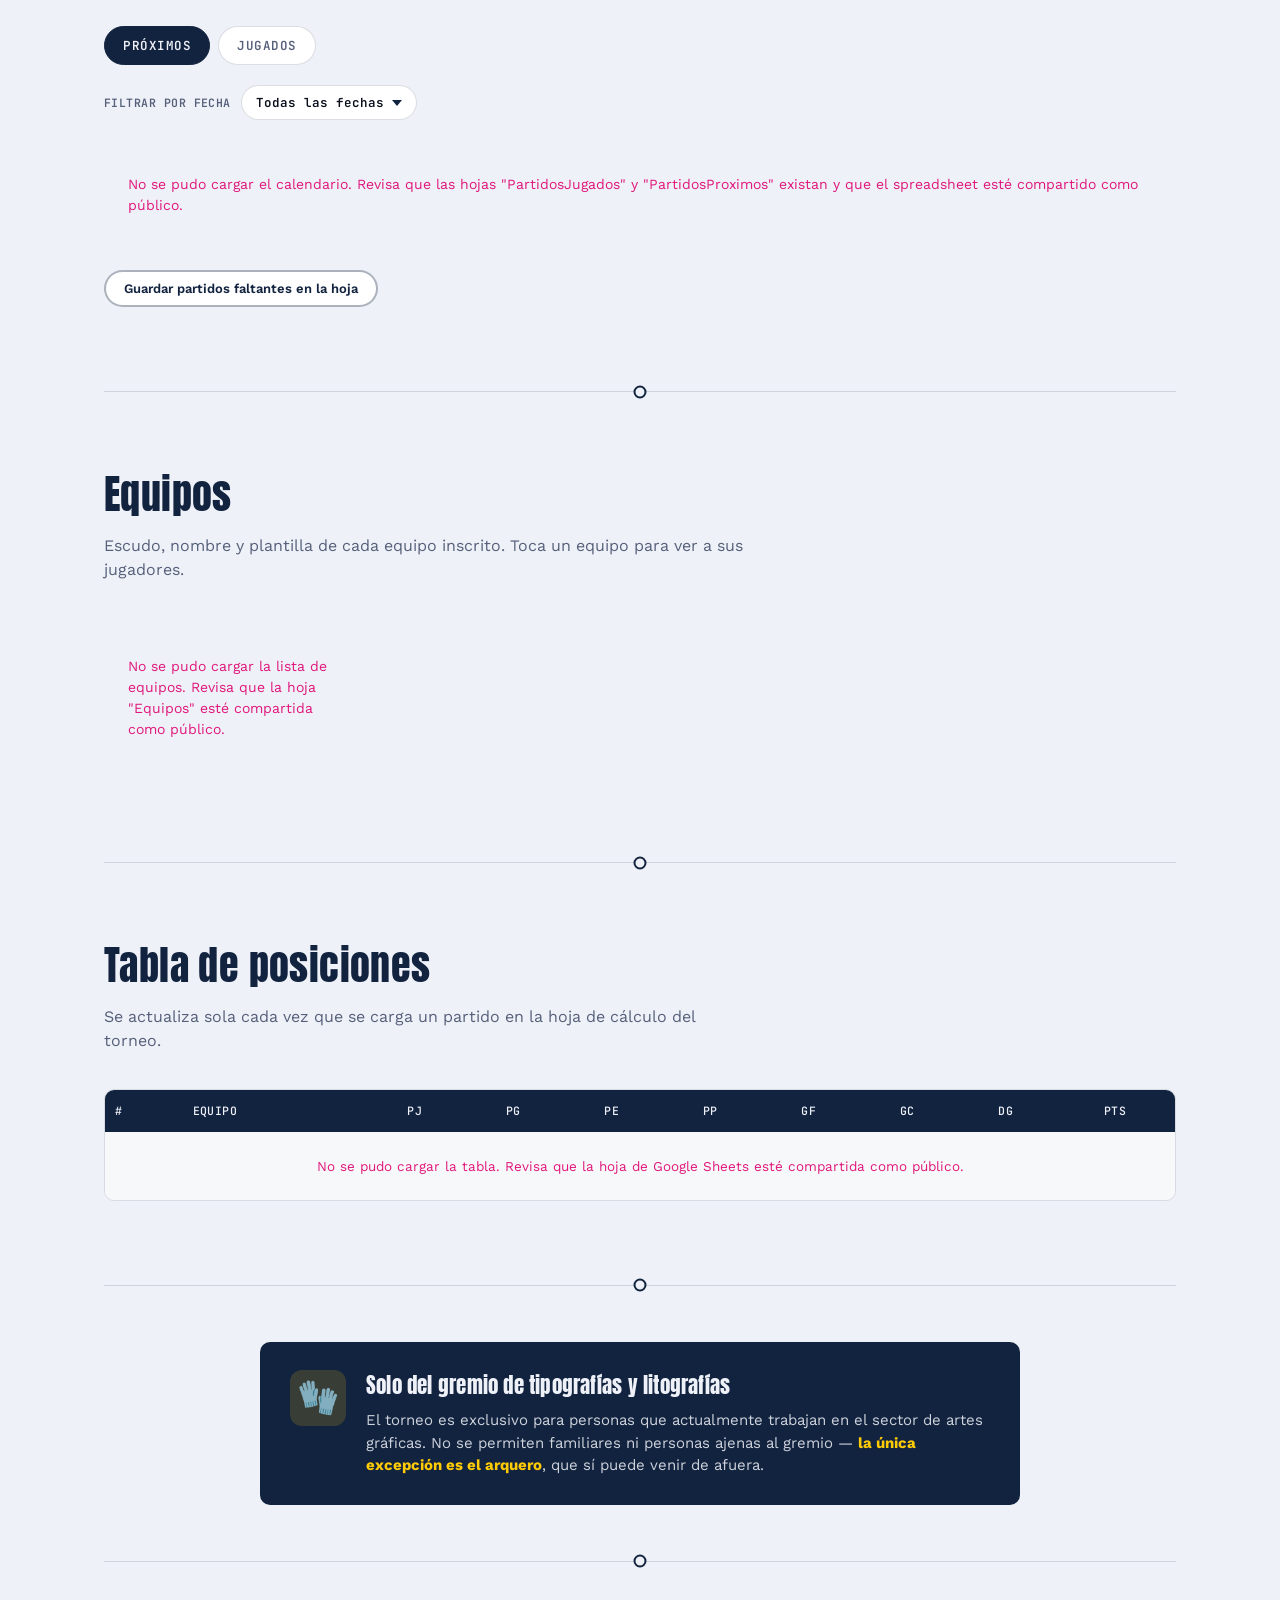
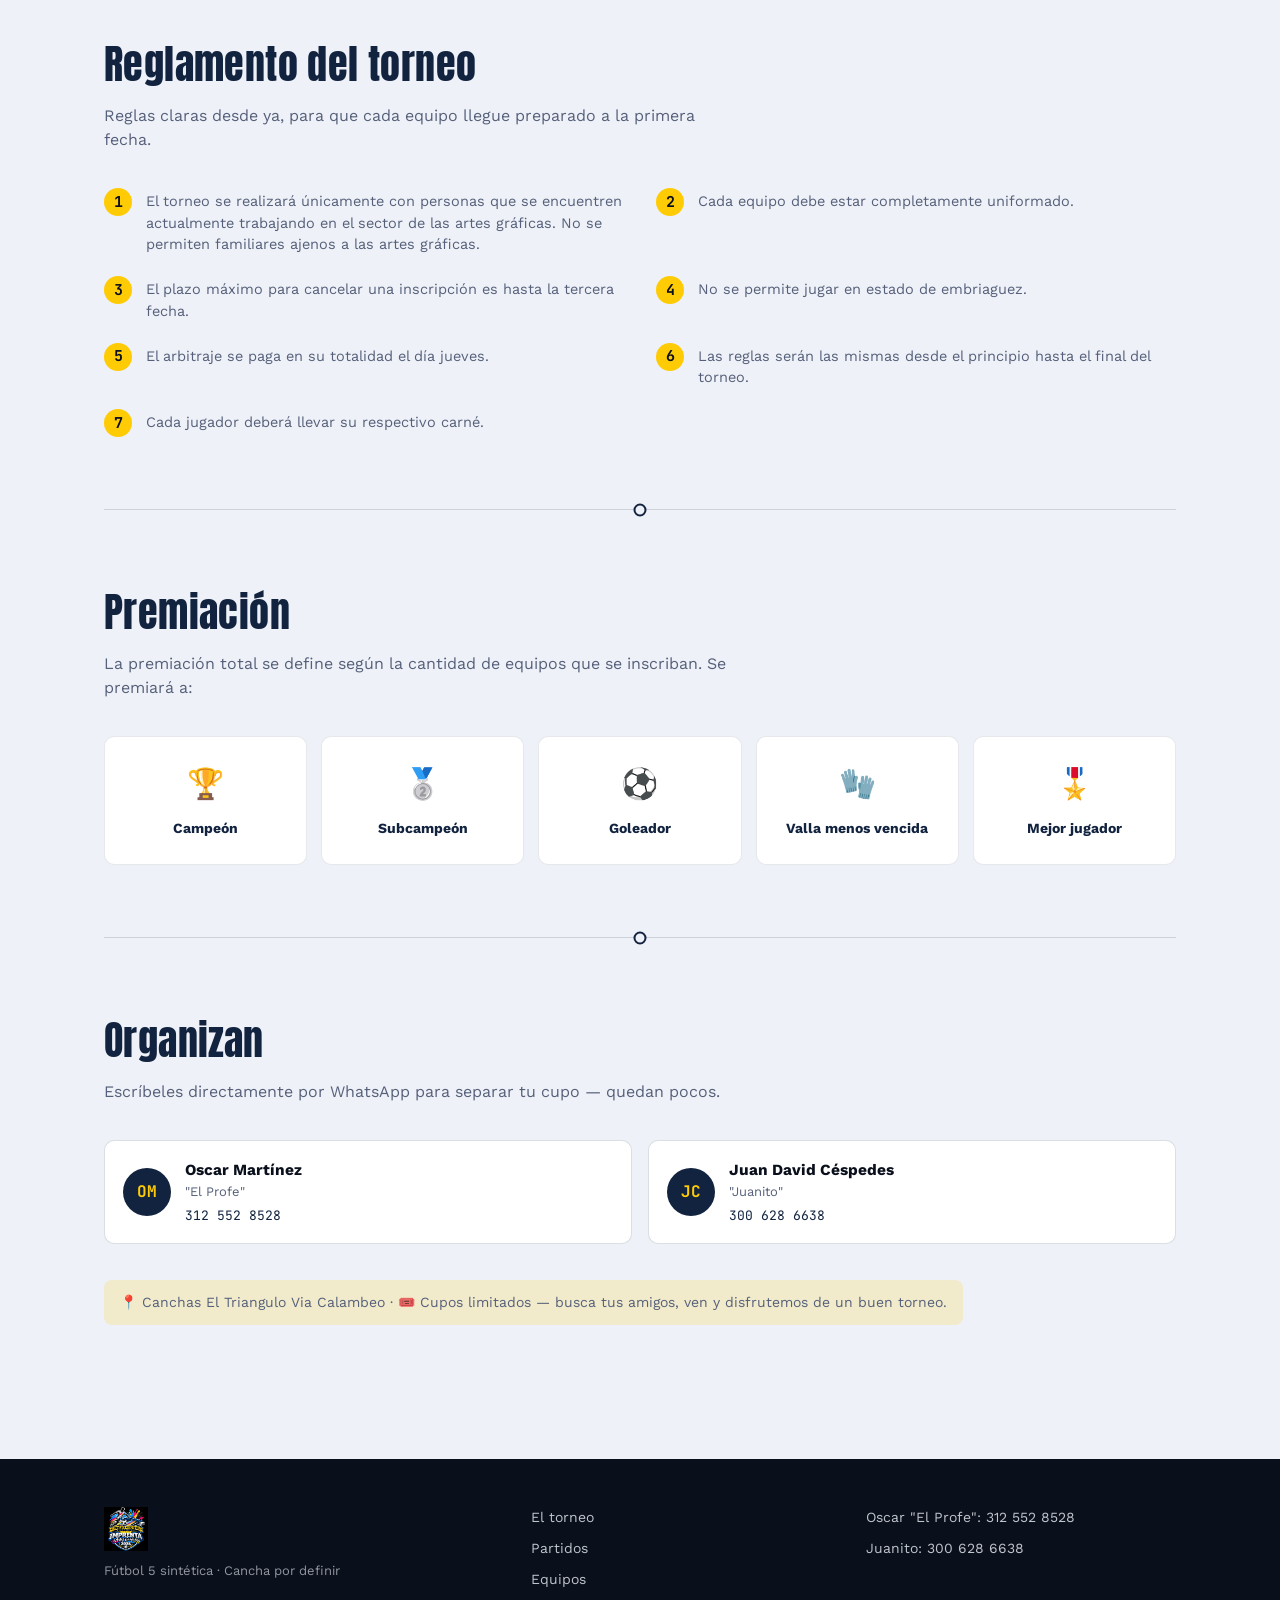
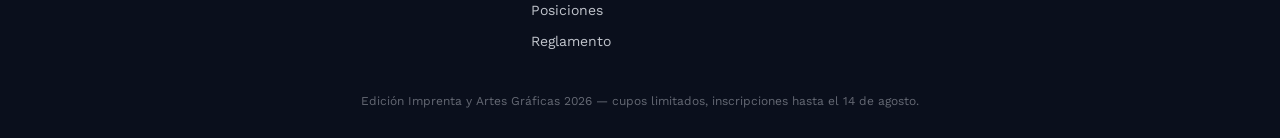
==== commit 378f59ed: "Update index.html" ====
--- a/index.html
+++ b/index.html
@@ -4,6 +4,7 @@
     <meta charset="UTF-8" />
     <meta name="viewport" content="width=device-width, initial-scale=1.0" />
     <title>1er Torneo de Tipografías y Litografías · Fútbol 5</title>
+    <link rel="icon" type="image/png" href="multimedia/logo.png" />
     <link rel="preconnect" href="https://fonts.googleapis.com" />
     <link rel="preconnect" href="https://fonts.gstatic.com" crossorigin />
     <link
--- a/styles.css
+++ b/styles.css
@@ -122,9 +122,10 @@
   gap: 10px;
   color: var(--chalk);
 }
-.brand-mark {
-  color: var(--floodlight);
-  display: flex;
+.brand-logo {
+  height: 40px;
+  width: auto;
+  display: block;
 }
 .brand-text {
   font-family: var(--font-display);
@@ -280,6 +281,12 @@
   margin: 0 auto;
   text-align: center;
 }
+.hero-logo {
+  width: min(260px, 62vw);
+  height: auto;
+  margin: 0 auto 8px;
+  filter: drop-shadow(0 12px 28px rgba(0, 0, 0, 0.35));
+}
 .eyebrow {
   font-family: var(--font-mono);
   font-size: 13px;
@@ -343,6 +350,37 @@
 }
 .btn--full {
   width: 100%;
+}
+.btn--small {
+  padding: 9px 18px;
+  font-size: 13px;
+}
+.btn--outline-dark {
+  border-color: rgba(18, 35, 63, 0.35);
+  color: var(--cancha-dark);
+  background: #fff;
+}
+.btn--outline-dark:hover {
+  background: rgba(18, 35, 63, 0.06);
+}
+.btn--outline-dark:disabled {
+  opacity: 0.55;
+  cursor: default;
+  transform: none;
+}
+
+.matches-actions {
+  margin-top: 16px;
+  display: flex;
+  align-items: center;
+  gap: 12px;
+  flex-wrap: wrap;
+}
+.matches-actions-status {
+  margin: 0;
+  font-size: 12.5px;
+  color: var(--ink-soft);
+  font-family: var(--font-mono);
 }
 
 /* ---------- Scoreboard (elemento firma) ---------- */
@@ -526,6 +564,46 @@
 .match-panel.is-active {
   display: flex;
 }
+
+/* ---------- Partidos: filtro por jornada (solo Próximos) ---------- */
+.matches-filter {
+  display: flex;
+  align-items: center;
+  gap: 10px;
+  margin-bottom: 16px;
+}
+.matches-filter.is-hidden {
+  display: none;
+}
+.matches-filter-label {
+  font-family: var(--font-mono);
+  font-size: 11.5px;
+  font-weight: 600;
+  letter-spacing: 0.04em;
+  text-transform: uppercase;
+  color: var(--ink-soft);
+}
+.matches-filter-select {
+  font-family: var(--font-mono);
+  font-size: 12.5px;
+  font-weight: 600;
+  color: var(--ink);
+  background: #fff;
+  border: 1.5px solid rgba(18, 35, 63, 0.15);
+  border-radius: 999px;
+  padding: 8px 32px 8px 14px;
+  cursor: pointer;
+  appearance: none;
+  background-image: url("data:image/svg+xml;utf8,<svg xmlns='http://www.w3.org/2000/svg' width='10' height='6'><path d='M0 0l5 6 5-6z' fill='%2312233f'/></svg>");
+  background-repeat: no-repeat;
+  background-position: right 14px center;
+  transition: border-color 0.15s ease;
+}
+.matches-filter-select:hover,
+.matches-filter-select:focus {
+  border-color: var(--cancha-dark);
+  outline: none;
+}
 .match-tentativa {
   font-family: var(--font-mono);
   font-size: 10px;
@@ -1007,6 +1085,11 @@
   grid-template-columns: 1.3fr 1fr 1fr;
   gap: 24px;
 }
+.footer-brand .footer-logo {
+  height: 44px;
+  width: auto;
+  display: block;
+}
 .footer-brand p {
   margin: 10px 0 0;
   font-size: 13px;
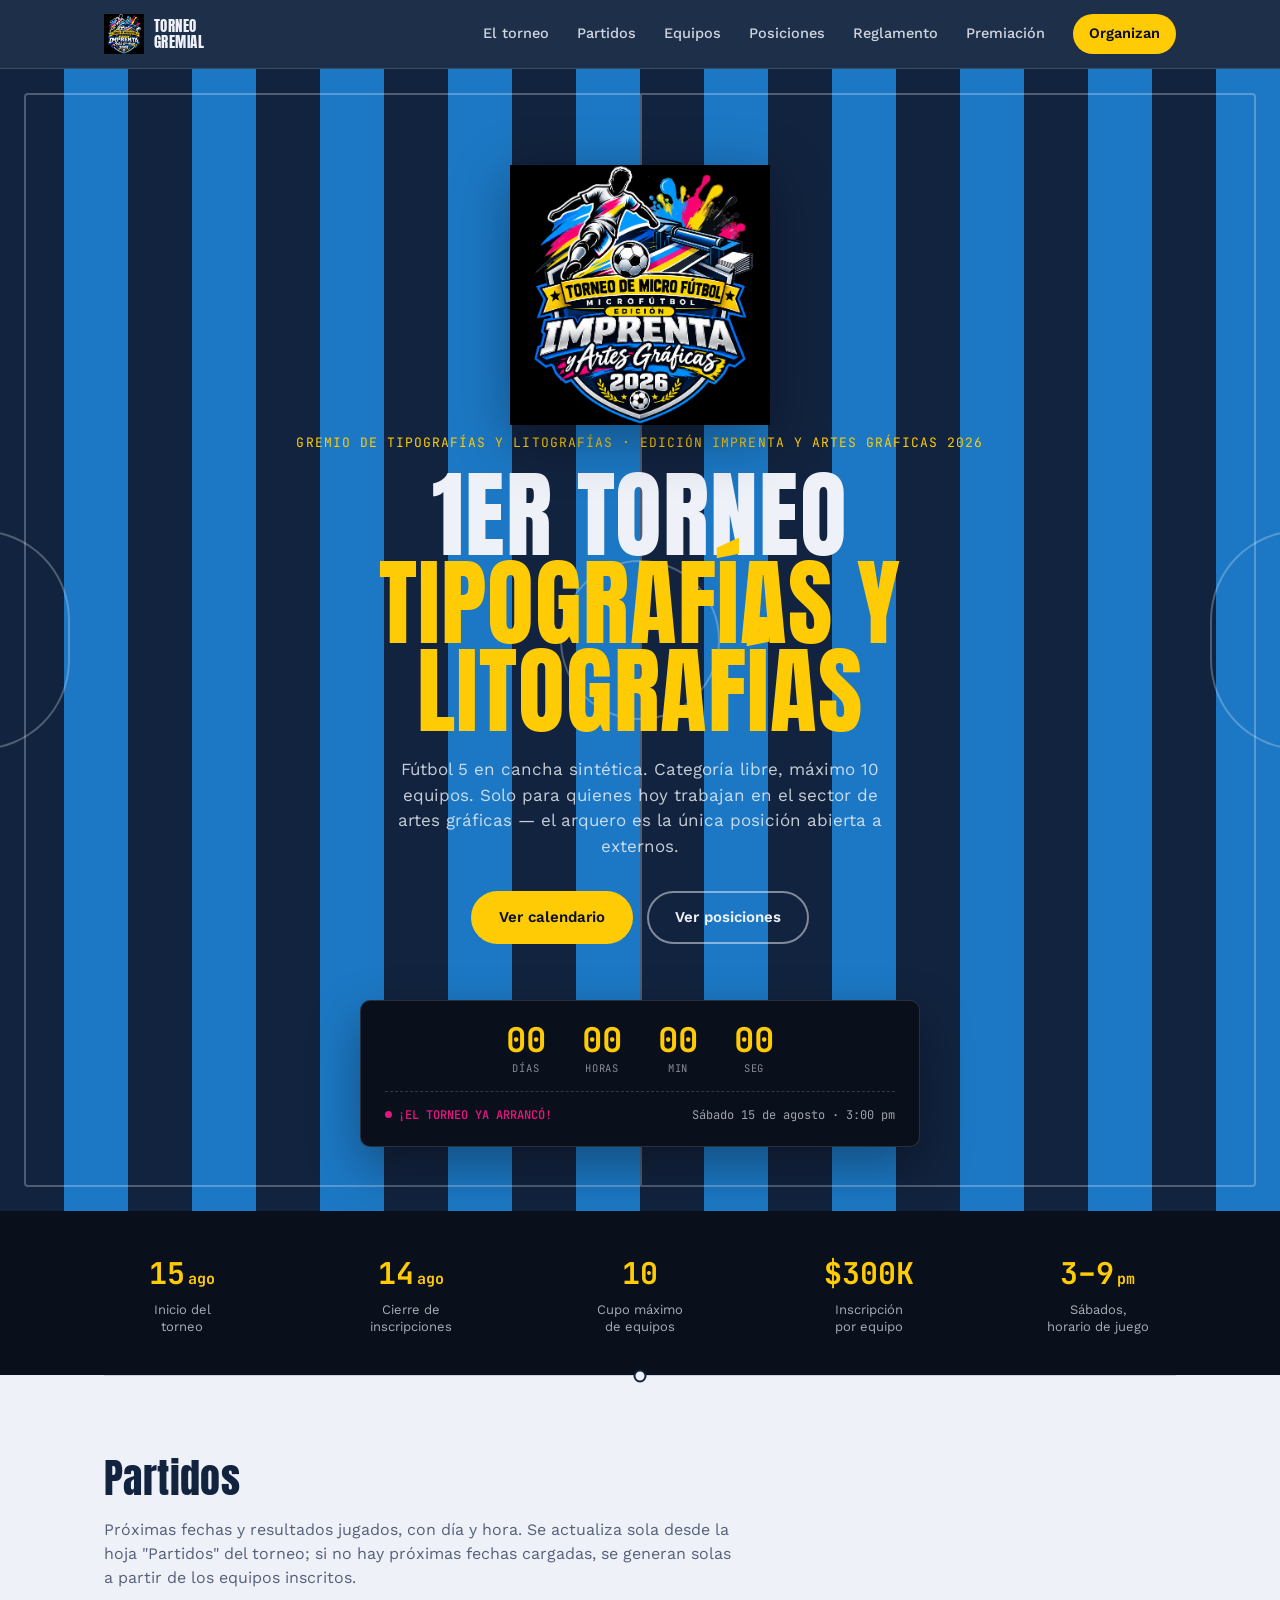
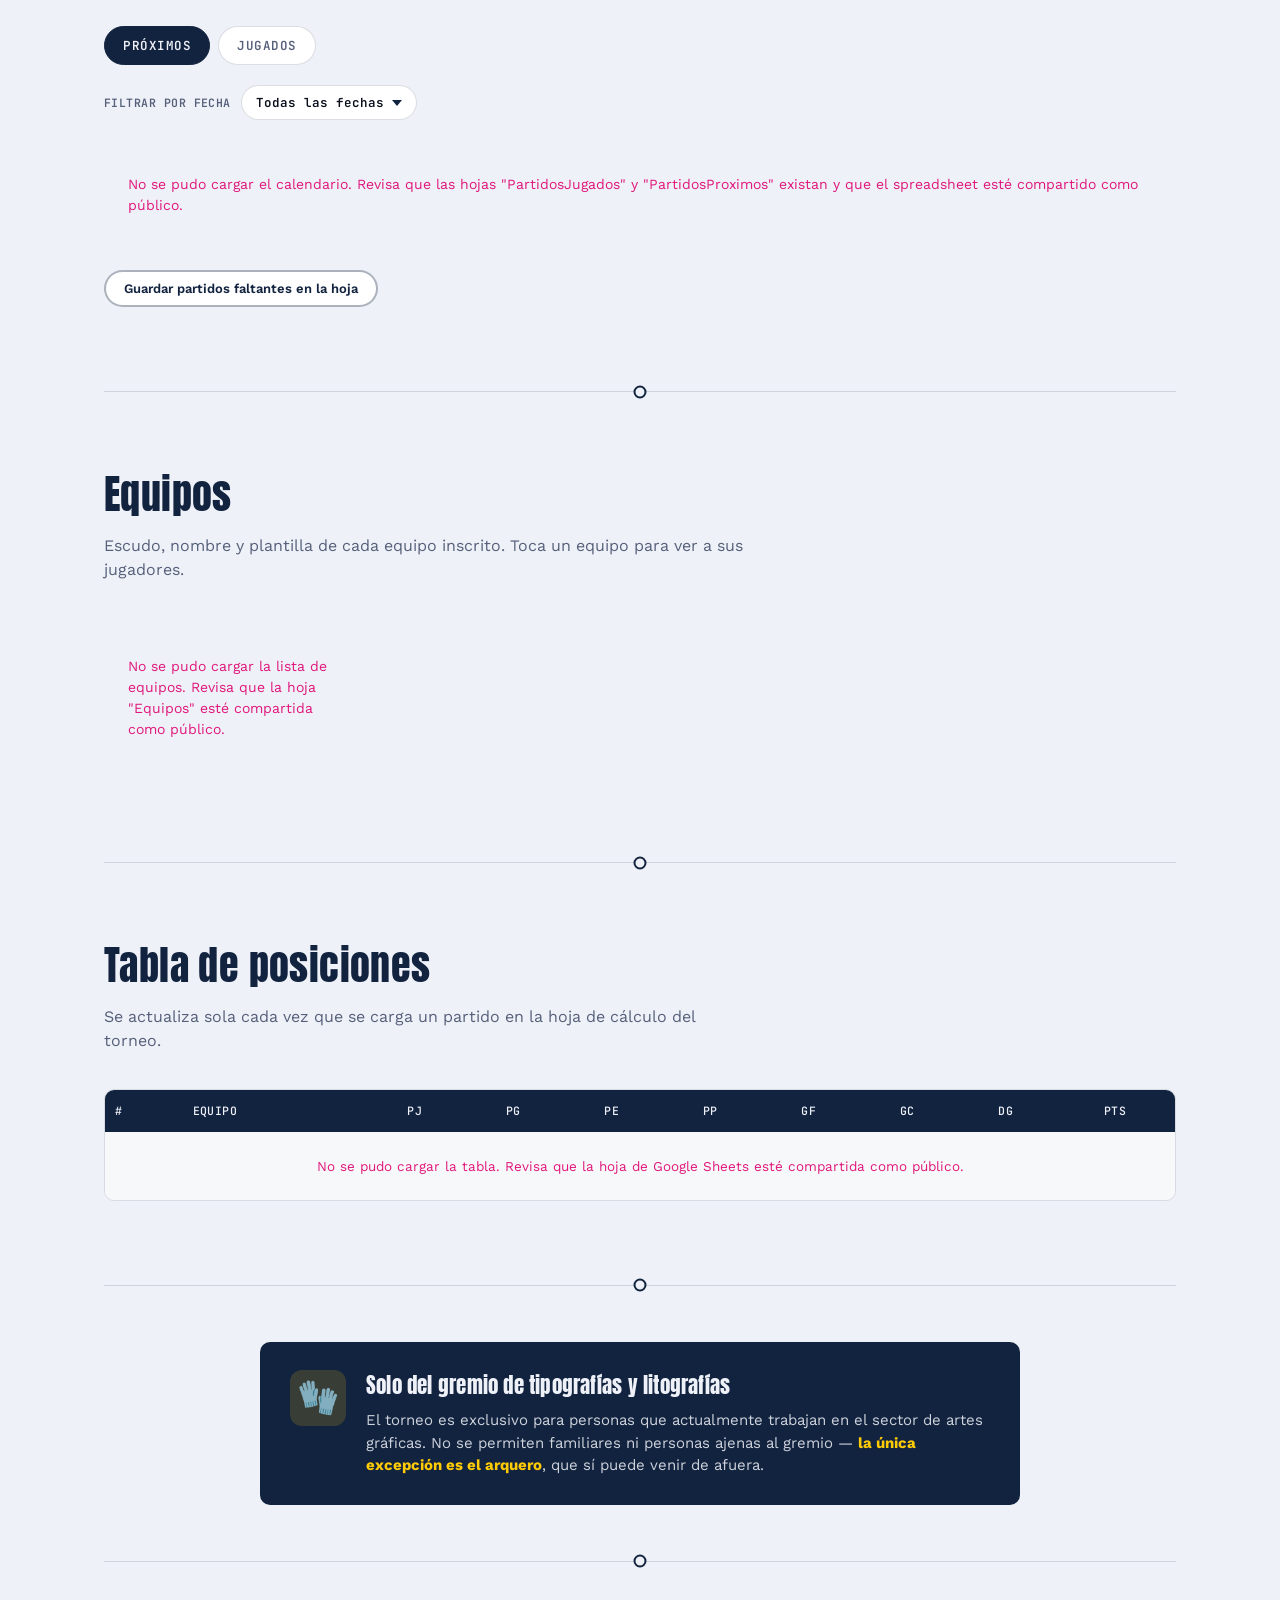
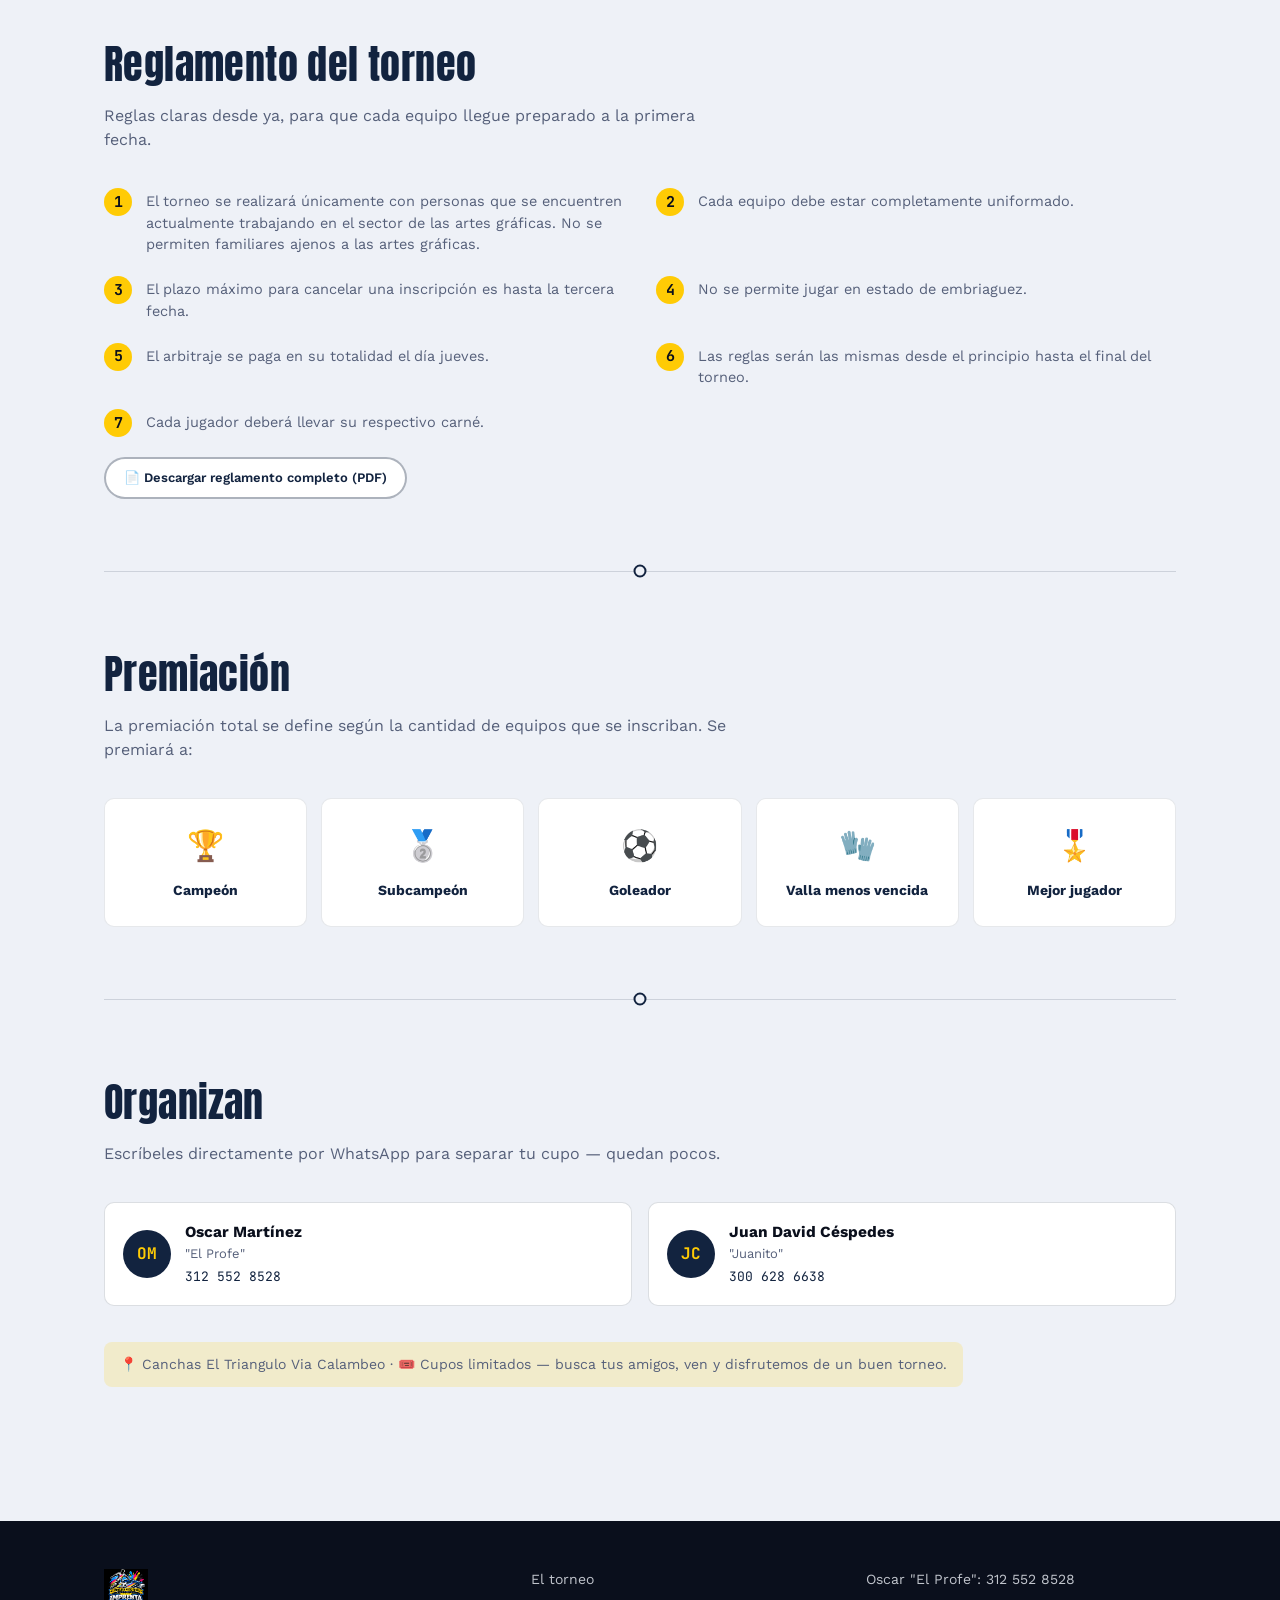
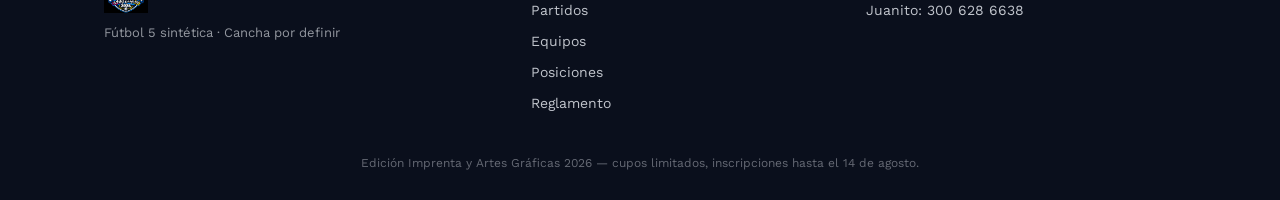
==== commit dbab2901: "Update index.html" ====
--- a/index.html
+++ b/index.html
@@ -336,6 +336,16 @@
           <p>Cada jugador deberá llevar su respectivo carné.</p>
         </li>
       </ol>
+
+      <a
+        href="documentos/Reglamento_Microfutbol_Masculino_2026.pdf"
+        target="_blank"
+        rel="noopener"
+        class="btn btn--outline-dark btn--small"
+        style="margin-top: 20px"
+      >
+        📄 Descargar reglamento completo (PDF)
+      </a>
     </section>
 
     <div class="halfline-divider" aria-hidden="true"><span></span></div>
--- a/styles.css
+++ b/styles.css
@@ -803,6 +803,16 @@
   justify-content: center;
   font-size: 20px;
 }
+.player-number {
+  font-family: var(--font-mono);
+  font-size: 10.5px;
+  font-weight: 700;
+  color: var(--cancha-dark);
+  background: var(--floodlight);
+  border-radius: 999px;
+  padding: 1px 7px;
+  line-height: 1.4;
+}
 .player-name {
   font-size: 11.5px;
   color: var(--ink-soft);
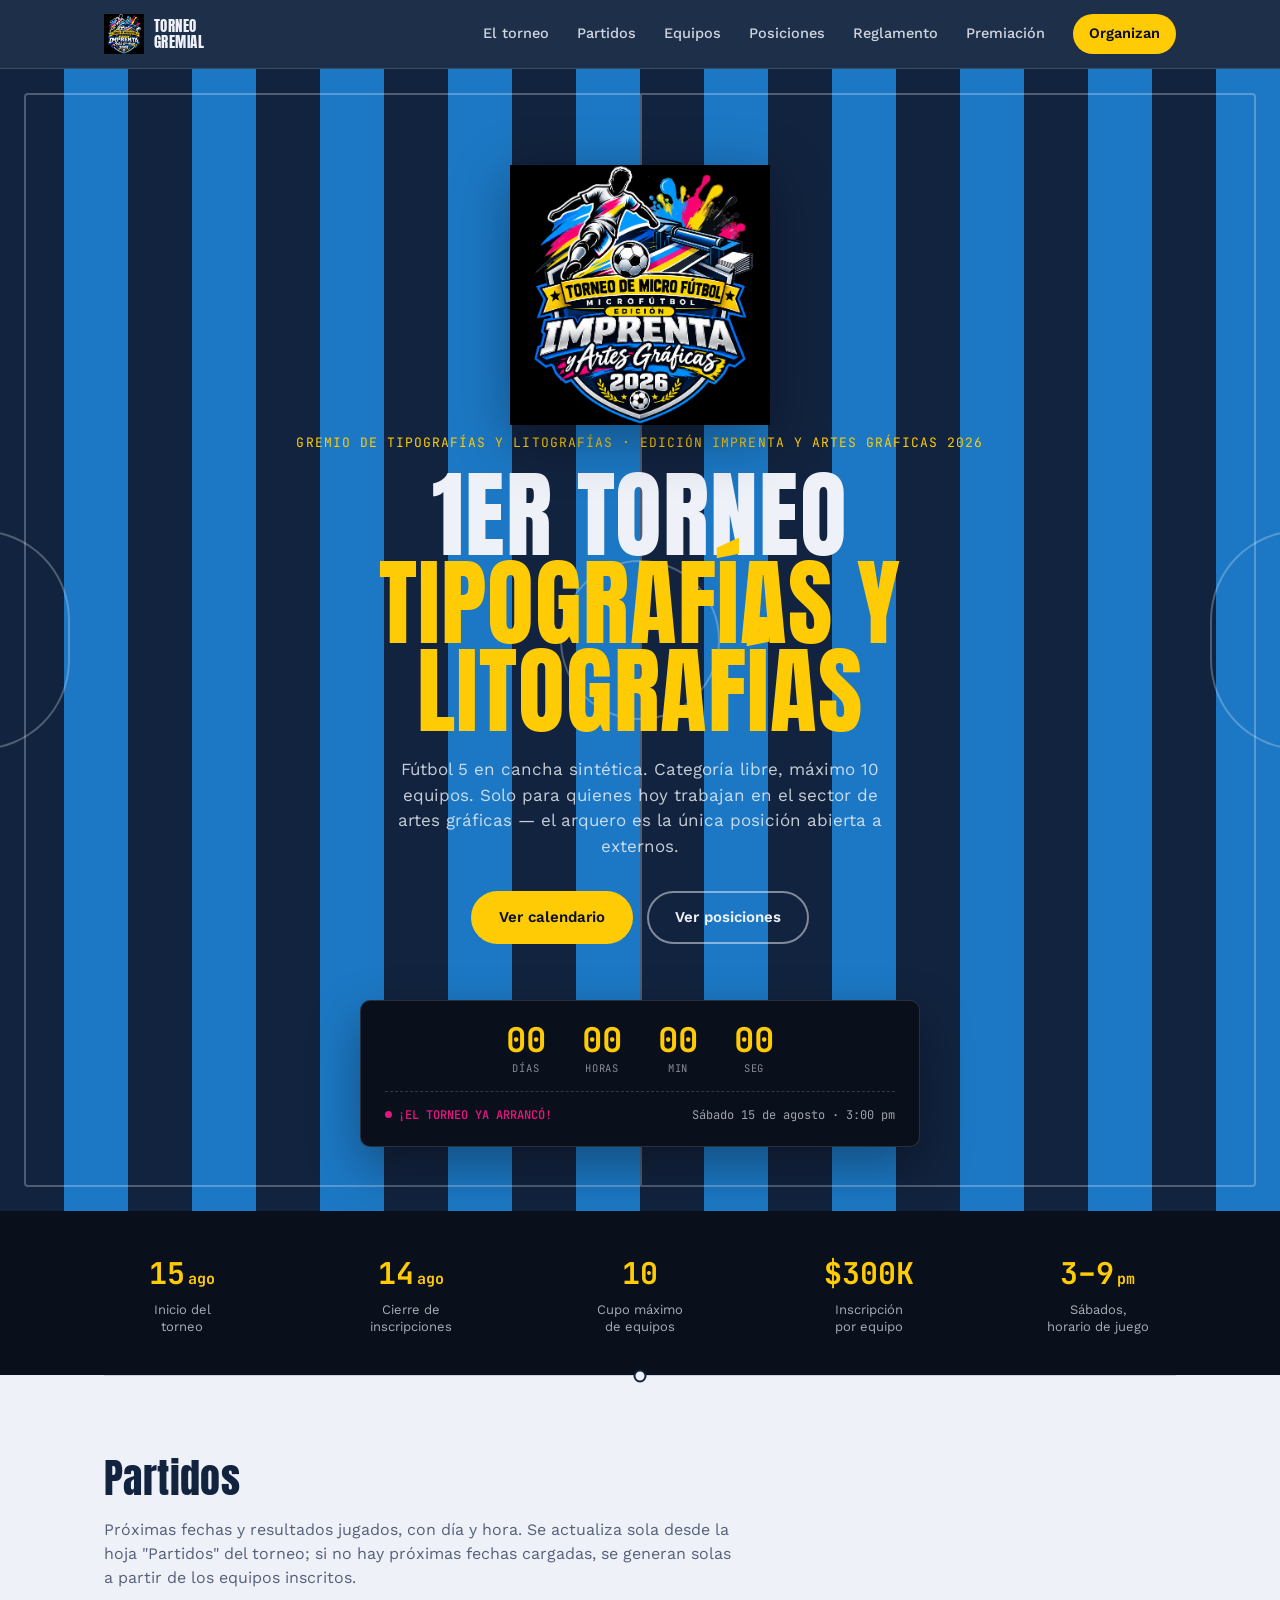
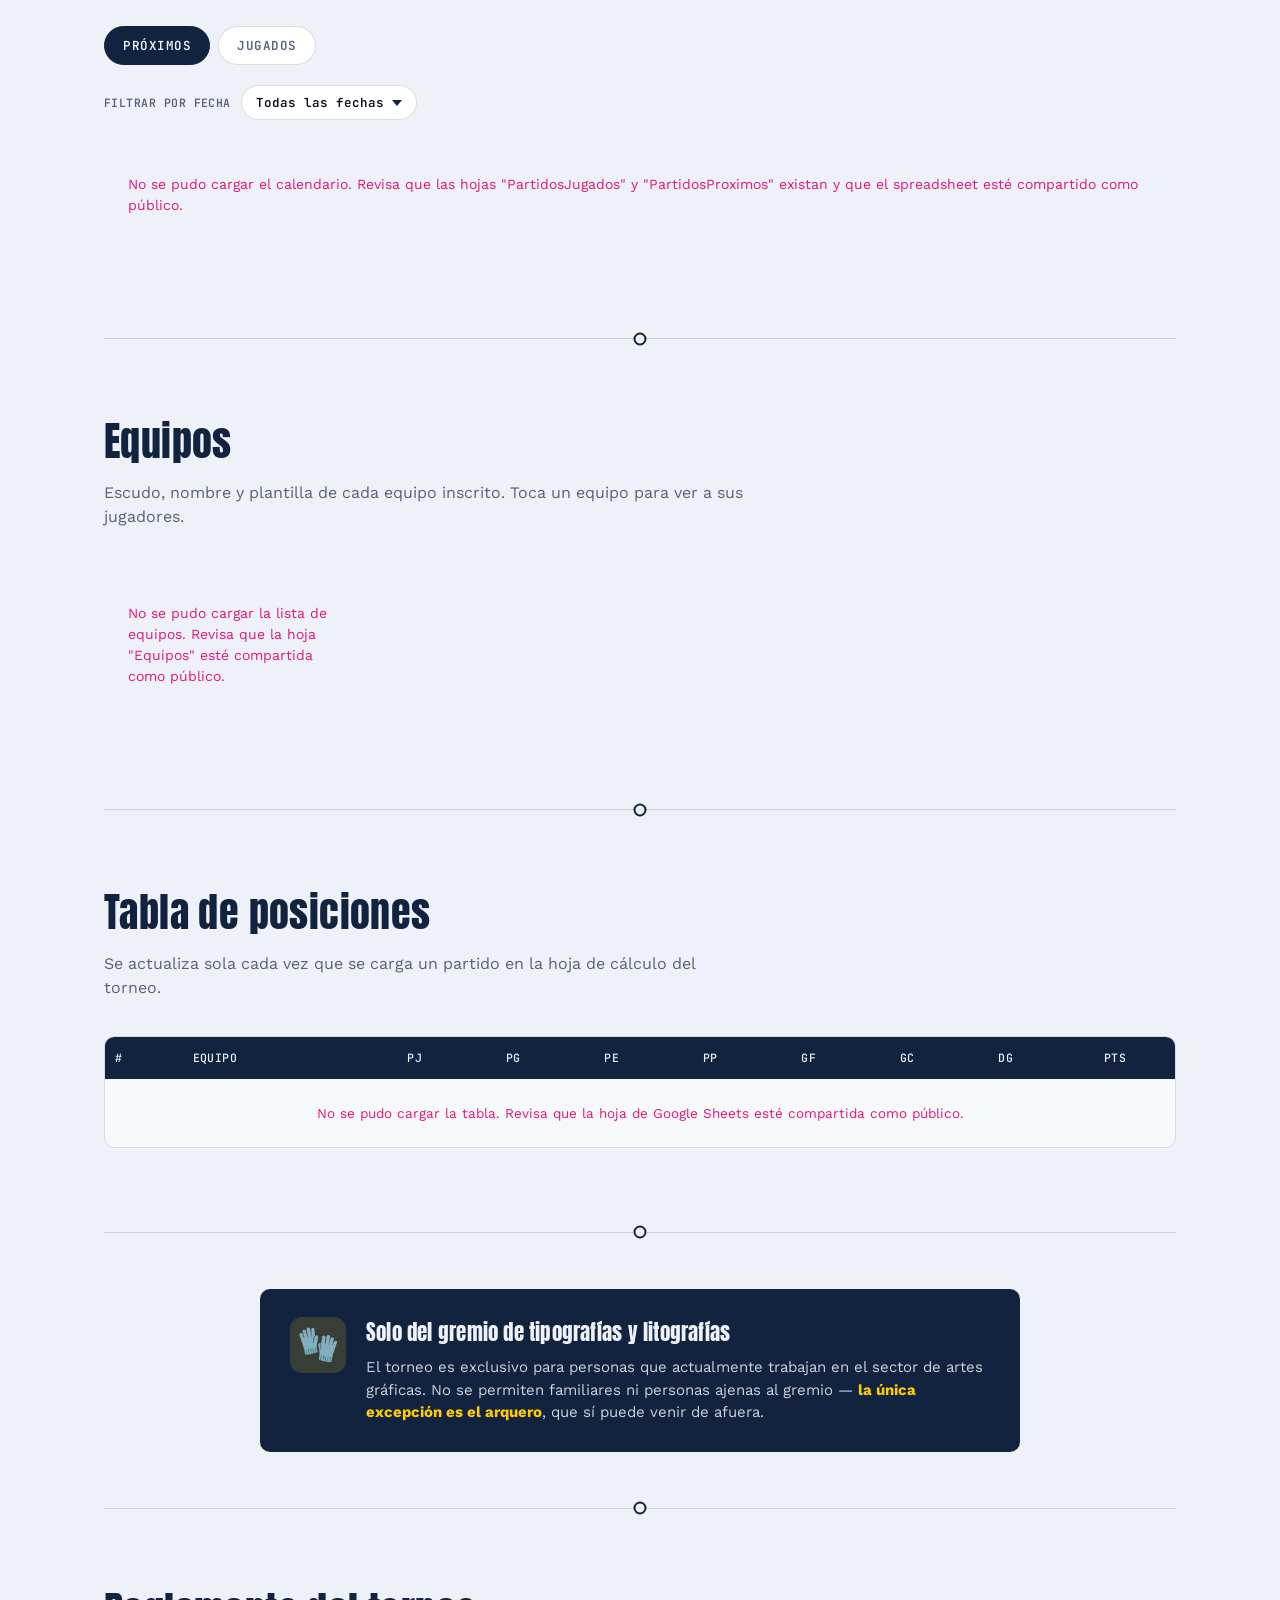
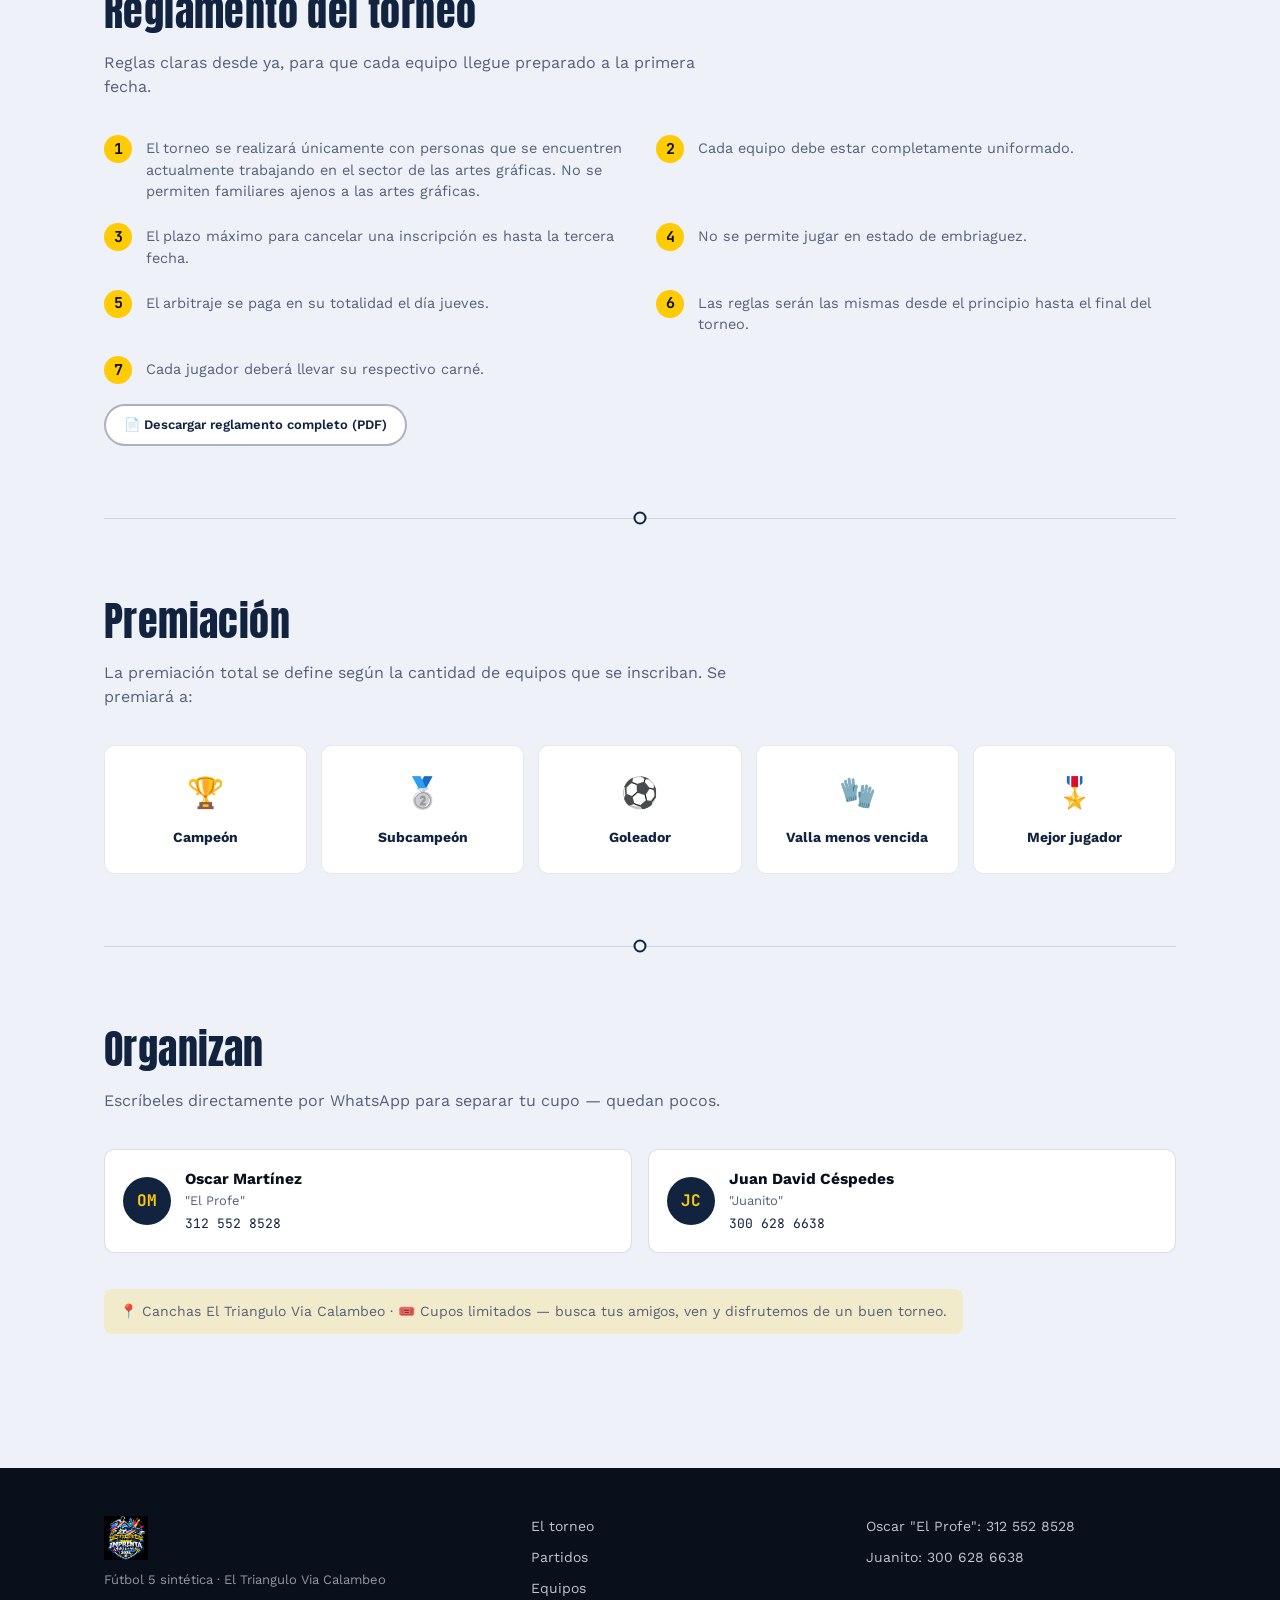
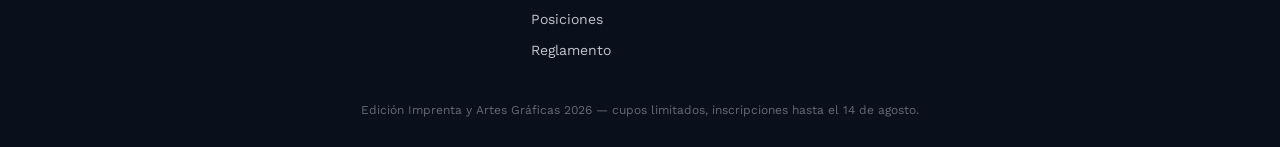
==== commit a0b315c6: "Update index.html" ====
--- a/index.html
+++ b/index.html
@@ -193,13 +193,6 @@
         <p class="standings-loading">Cargando partidos…</p>
       </div>
 
-      <div class="matches-actions">
-        <button type="button" class="btn btn--outline-dark btn--small" id="btn-completar-sheet" hidden>
-          Guardar partidos faltantes en la hoja
-        </button>
-        <p class="matches-actions-status" id="completar-status"></p>
-      </div>
-
       <p class="standings-meta" id="matches-meta"></p>
     </section>
 
@@ -440,7 +433,7 @@
             alt="Torneo de Microfútbol · Edición Imprenta y Artes Gráficas 2026"
             class="footer-logo"
           />
-          <p>Fútbol 5 sintética · Cancha por definir</p>
+          <p>Fútbol 5 sintética · El Triangulo Via Calambeo</p>
         </div>
         <div class="footer-links">
           <a href="#torneo">El torneo</a>
